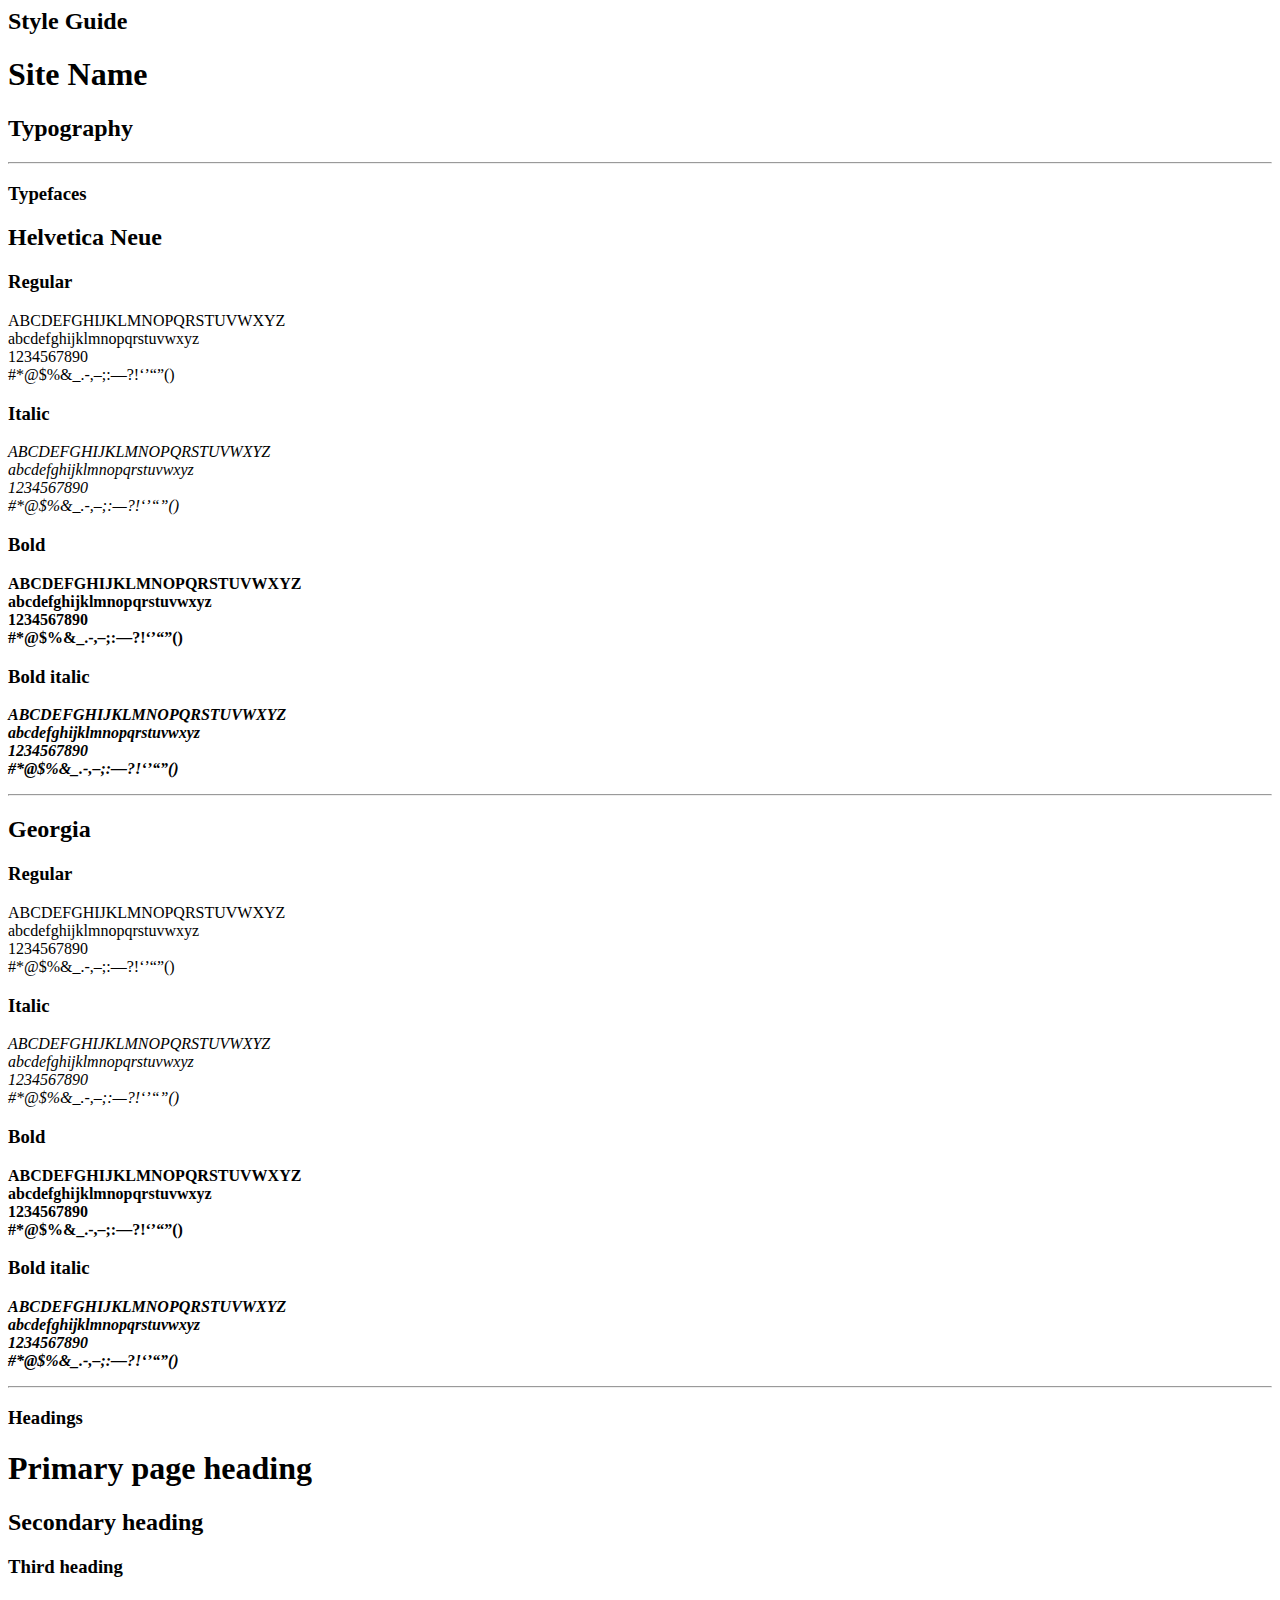
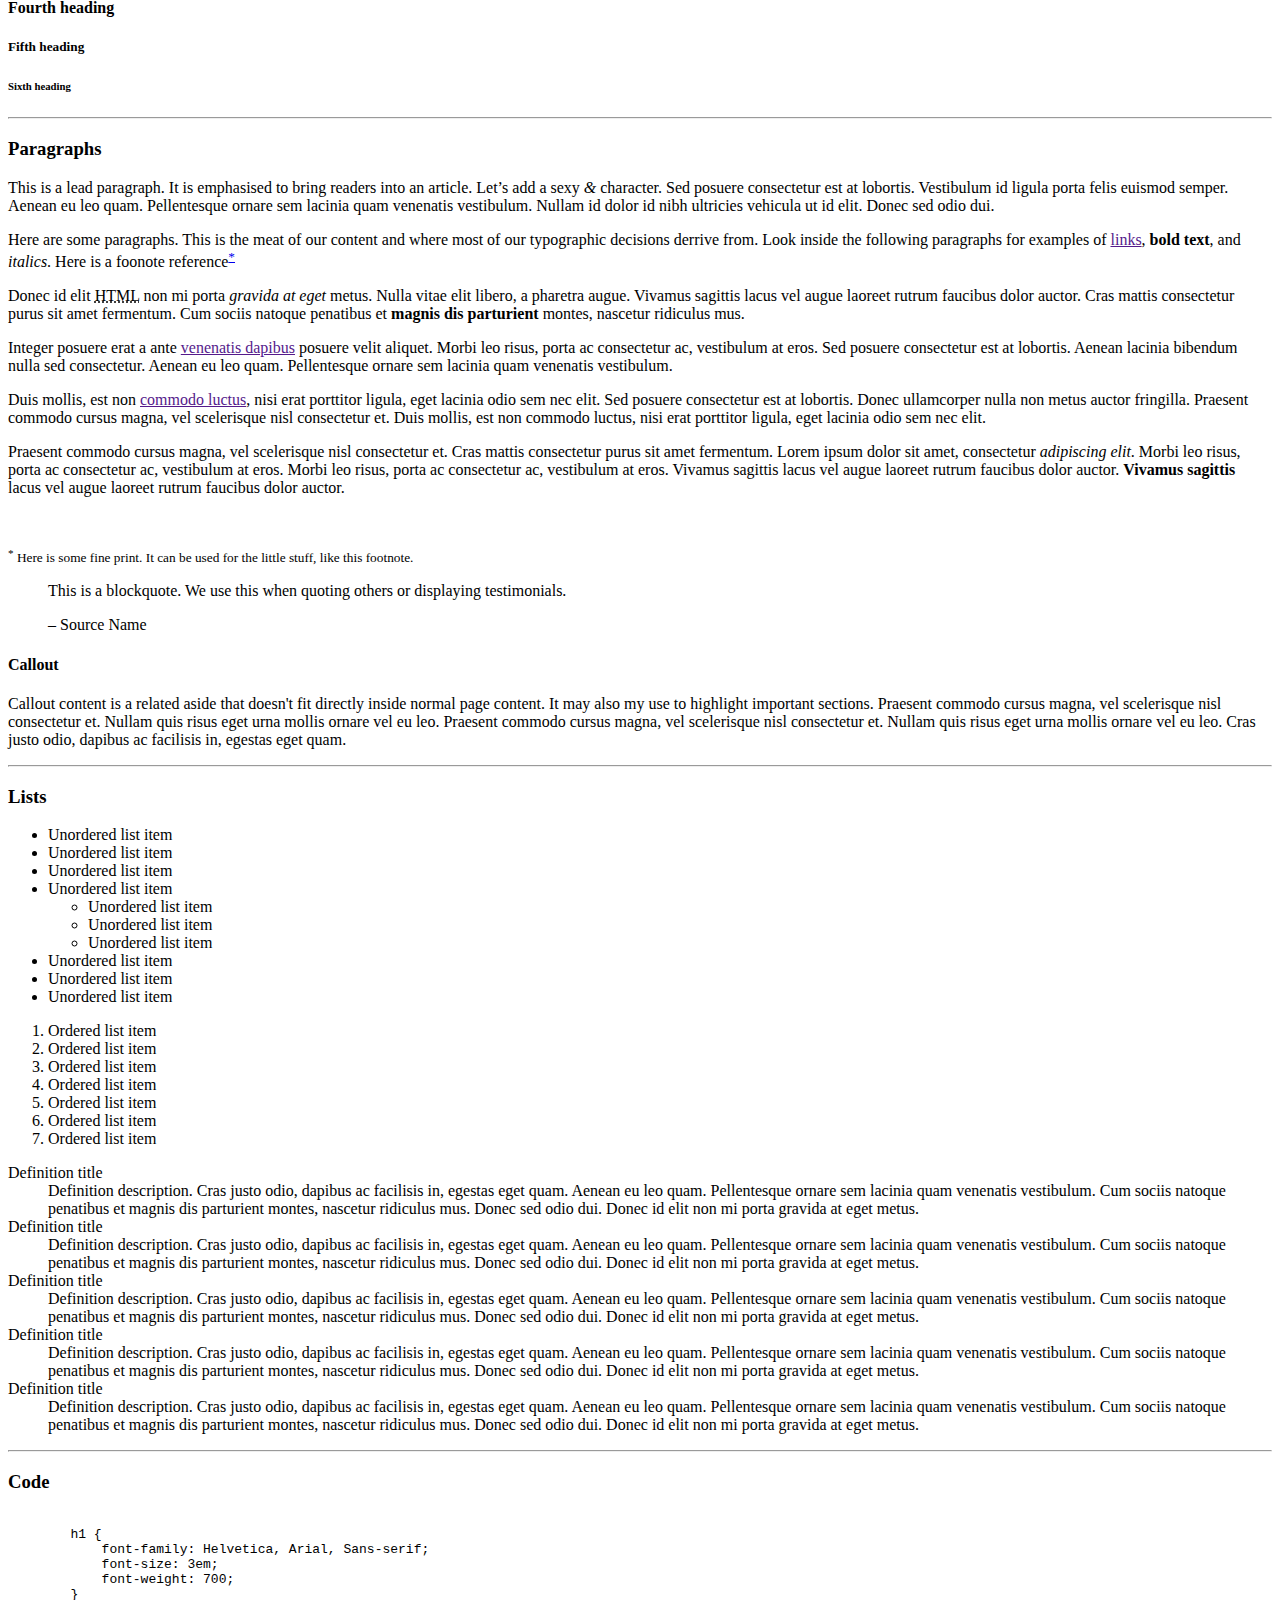
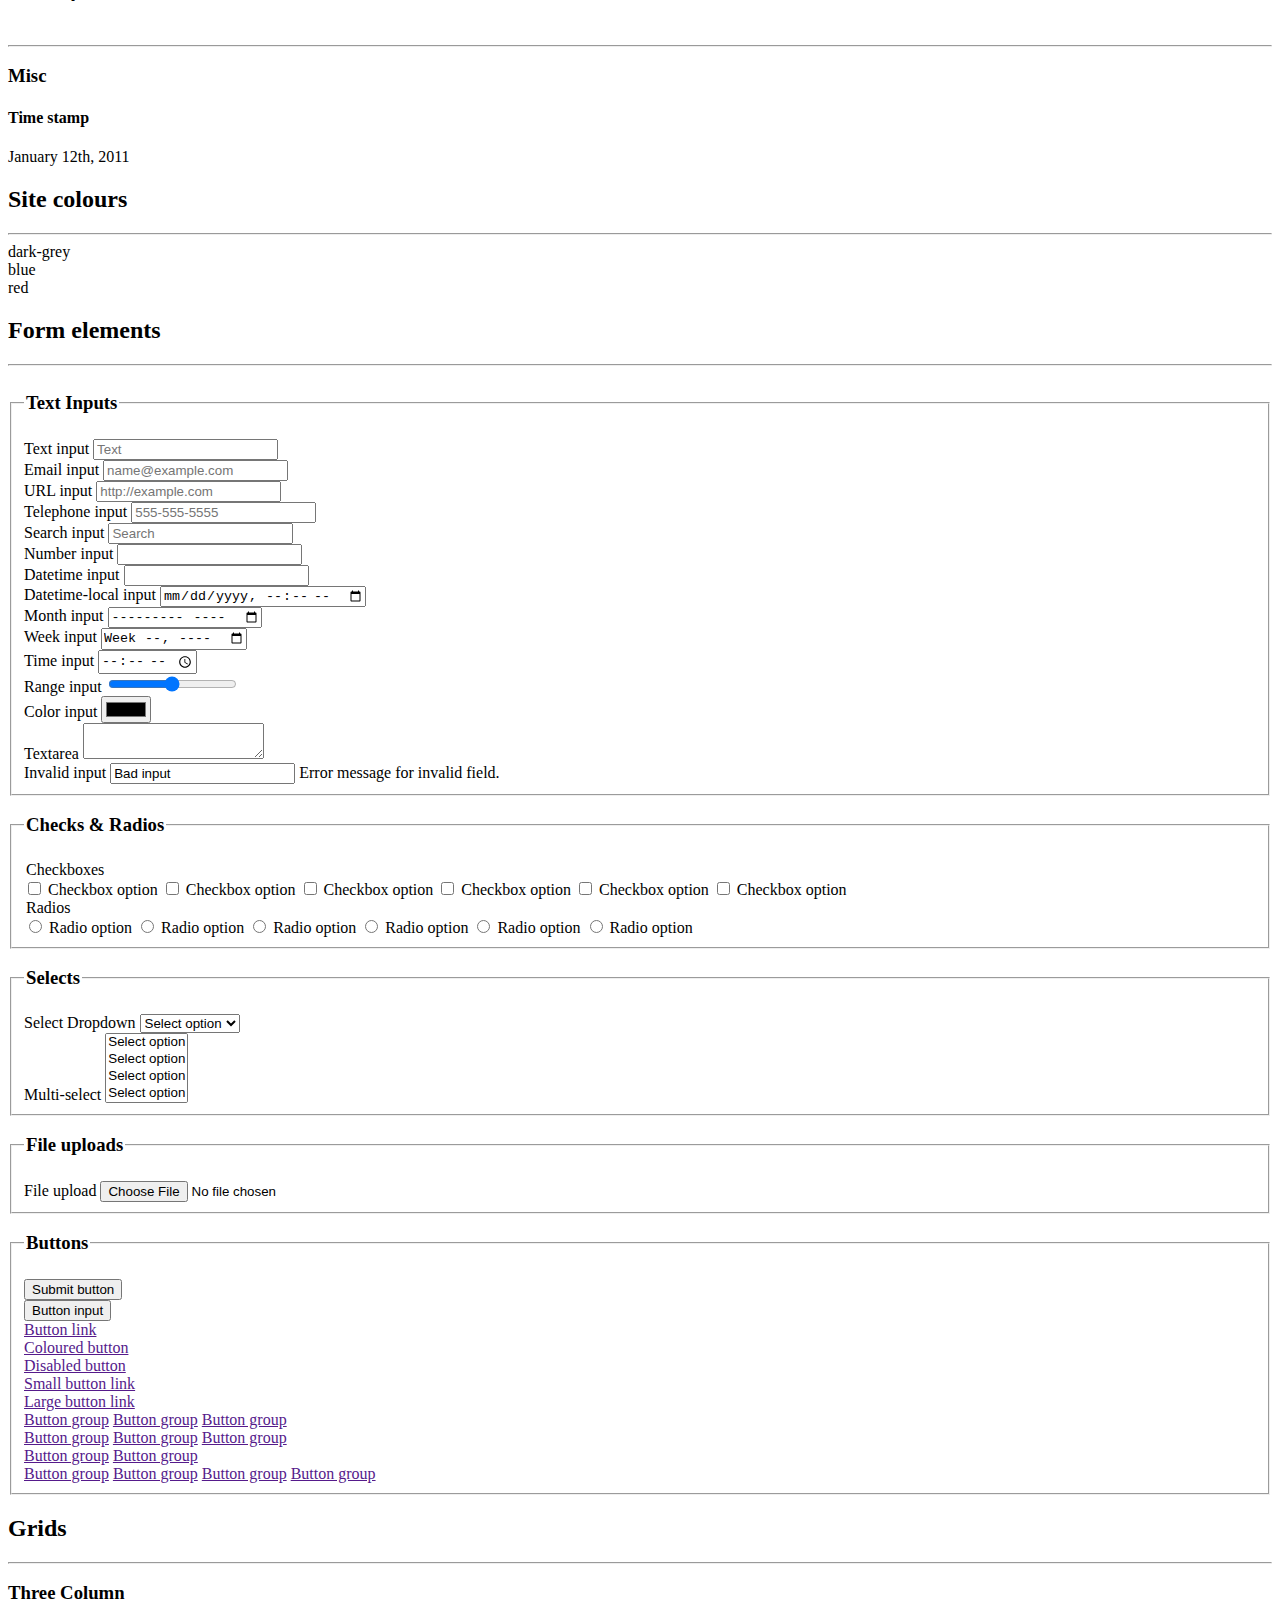
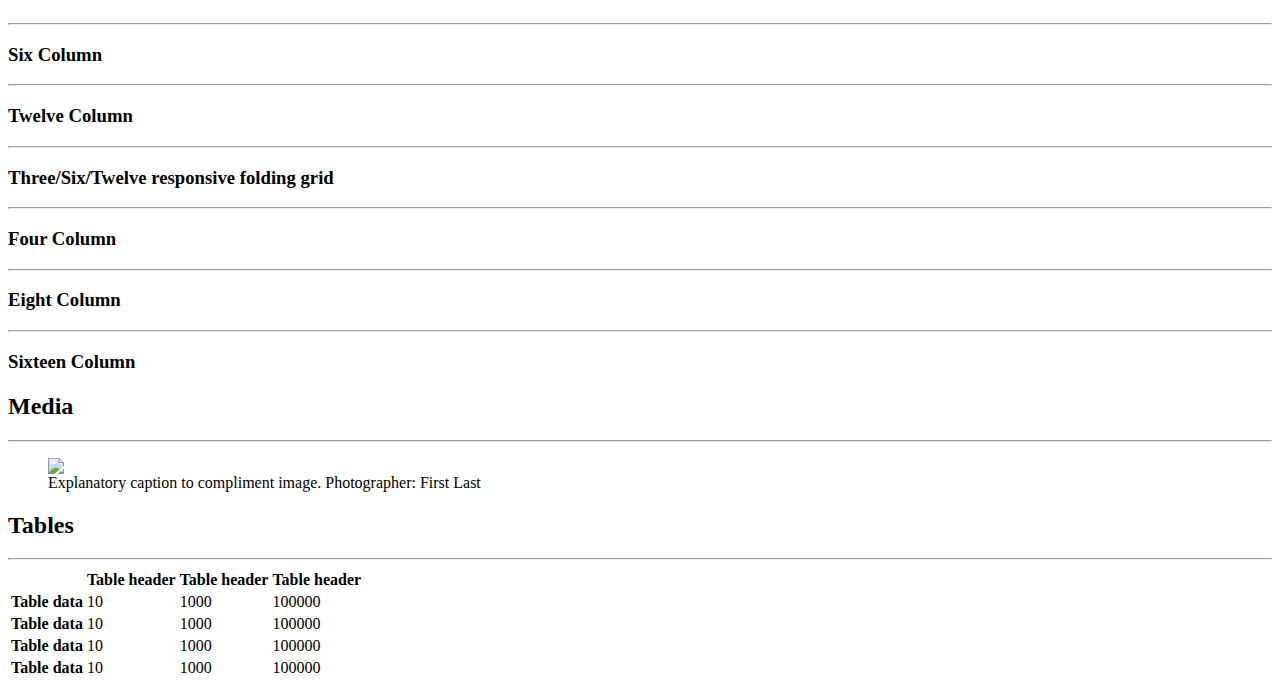
==== httpdocs/guide.html @ 6fbbe82f "Rename guide for easier integration into site." ====
<html>
<head>
    <meta charset="utf-8">
    <meta http-equiv="X-UA-Compatible" content="IE=edge,chrome=1">
    <title>Style Guide</title>
    <meta name="description" content="">
    <meta name="viewport" content="width=device-width">
    <link rel="stylesheet" href="/css/style.css">
    <link rel="stylesheet" href="/css/pages/style-guide.css">
</head>
<body class="home-pg">
    <header id="header" class="header">
        <hgroup class="container">
            <h2>Style Guide</h2>
            <h1>Site Name</h1>
        </hgroup>
    </header><!-- /header -->

    <div class="main" id="main">

        <section class="typography">
            <div class="container">
                    
                <h2>Typography</h2>
                <hr />
                <h3>Typefaces</h3>

                <div class="type-sample primary">
                                
                    <h2>Helvetica Neue</h2>
                    <h3>Regular</h3>
                    <p>ABCDEFGHIJKLMNOPQRSTUVWXYZ<br />
                    abcdefghijklmnopqrstuvwxyz<br />
                    1234567890<br />
                    #*@$%&_.-,&ndash;;:&mdash;?!&lsquo;&rsquo;&ldquo;&rdquo;()</p>

                    <h3>Italic</h3>
                    <p><em>ABCDEFGHIJKLMNOPQRSTUVWXYZ<br />
                    abcdefghijklmnopqrstuvwxyz<br />
                    1234567890<br />
                    #*@$%&_.-,&ndash;;:&mdash;?!&lsquo;&rsquo;&ldquo;&rdquo;()</em></p>

                    <h3>Bold</h3>
                    <p><strong>ABCDEFGHIJKLMNOPQRSTUVWXYZ<br />
                    abcdefghijklmnopqrstuvwxyz<br />
                    1234567890<br />
                    #*@$%&_.-,&ndash;;:&mdash;?!&lsquo;&rsquo;&ldquo;&rdquo;()</strong></p>

                    <h3>Bold italic</h3>
                    <p><strong><em>ABCDEFGHIJKLMNOPQRSTUVWXYZ<br />
                    abcdefghijklmnopqrstuvwxyz<br />
                    1234567890<br />
                    #*@$%&_.-,&ndash;;:&mdash;?!&lsquo;&rsquo;&ldquo;&rdquo;()</em></strong></p>

                </div>
                <hr />
                <div class="type-sample secondary">
                                
                    <h2>Georgia</h2>

                    <h3>Regular</h3>
                    <p>ABCDEFGHIJKLMNOPQRSTUVWXYZ<br />
                    abcdefghijklmnopqrstuvwxyz<br />
                    1234567890<br />
                    #*@$%&_.-,&ndash;;:&mdash;?!&lsquo;&rsquo;&ldquo;&rdquo;()</p>

                    <h3>Italic</h3>
                    <p><em>ABCDEFGHIJKLMNOPQRSTUVWXYZ<br />
                    abcdefghijklmnopqrstuvwxyz<br />
                    1234567890<br />
                    #*@$%&_.-,&ndash;;:&mdash;?!&lsquo;&rsquo;&ldquo;&rdquo;()</em></p>

                    <h3>Bold</h3>
                    <p><strong>ABCDEFGHIJKLMNOPQRSTUVWXYZ<br />
                    abcdefghijklmnopqrstuvwxyz<br />
                    1234567890<br />
                    #*@$%&_.-,&ndash;;:&mdash;?!&lsquo;&rsquo;&ldquo;&rdquo;()</strong></p>

                    <h3>Bold italic</h3>
                    <p><strong><em>ABCDEFGHIJKLMNOPQRSTUVWXYZ<br />
                    abcdefghijklmnopqrstuvwxyz<br />
                    1234567890<br />
                    #*@$%&_.-,&ndash;;:&mdash;?!&lsquo;&rsquo;&ldquo;&rdquo;()</em></strong></p>

                </div>
                <hr />
                <h3>Headings</h3>

                <h1>Primary page heading</h1>
                <h2>Secondary heading</h2>
                <h3>Third heading</h3>
                <h4>Fourth heading</h4>
                <h5>Fifth heading</h5>
                <h6>Sixth heading</h6>

                <hr />

                <h3>Paragraphs</h3>

                <div class="content">
                    <p class="lead">This is a lead paragraph. It is emphasised to bring readers into an article. Let&rsquo;s add a sexy <i class="amp">&amp;</i> character. Sed posuere consectetur est at lobortis. Vestibulum id ligula porta felis euismod semper. Aenean eu leo quam. Pellentesque ornare sem lacinia quam venenatis vestibulum. Nullam id dolor id nibh ultricies vehicula ut id elit. Donec sed odio dui.</p>

                    <p>Here are some paragraphs. This is the meat of our content and where most of our typographic decisions derrive from. Look inside the following paragraphs for examples of <a href="">links</a>, <strong>bold text</strong>, and <em>italics</em>. Here is a foonote reference<sup><a href="#fn1">*</a></sup></p>

                    <p>Donec id elit <abbr title="Hypertext Markup Language" class="acr">HTML</abbr> non mi porta <em>gravida at eget</em> metus. Nulla vitae elit libero, a pharetra augue. Vivamus sagittis lacus vel augue laoreet rutrum faucibus dolor auctor. Cras mattis consectetur purus sit amet fermentum. Cum sociis natoque penatibus et <strong>magnis dis parturient</strong> montes, nascetur ridiculus mus.</p>

                    <p>Integer posuere erat a ante <a href="">venenatis dapibus</a> posuere velit aliquet. Morbi leo risus, porta ac consectetur ac, vestibulum at eros. Sed posuere consectetur est at lobortis. Aenean lacinia bibendum nulla sed consectetur. Aenean eu leo quam. Pellentesque ornare sem lacinia quam venenatis vestibulum.</p>

                    <p>Duis mollis, est non <a href="">commodo luctus</a>, nisi erat porttitor ligula, eget lacinia odio sem nec elit. Sed posuere consectetur est at lobortis. Donec ullamcorper nulla non metus auctor fringilla. Praesent commodo cursus magna, vel scelerisque nisl consectetur et. Duis mollis, est non commodo luctus, nisi erat porttitor ligula, eget lacinia odio sem nec elit.</p>

                    <p>Praesent commodo cursus magna, vel scelerisque nisl consectetur et. Cras mattis consectetur purus sit amet fermentum. Lorem ipsum dolor sit amet, consectetur <em>adipiscing elit</em>. Morbi leo risus, porta ac consectetur ac, vestibulum at eros. Morbi leo risus, porta ac consectetur ac, vestibulum at eros. Vivamus sagittis lacus vel augue laoreet rutrum faucibus dolor auctor. <strong>Vivamus sagittis</strong> lacus vel augue laoreet rutrum faucibus dolor auctor.</p>
                    <br />
                    <p id="fn1"><small><sup>*</sup> Here is some fine print. It can be used for the little stuff, like this footnote.</small></p>

                </div>



                <blockquote>
                    <p>This is a blockquote. We use this when quoting others or displaying testimonials.</p>
                    <p class="source">&ndash; Source Name</p>
                </blockquote>

                <aside class="callout">
                    <h4>Callout</h4>
                    <p>Callout content is a related aside that doesn't fit directly inside normal page content. It may also my use to highlight important sections. Praesent commodo cursus magna, vel scelerisque nisl consectetur et. Nullam quis risus eget urna mollis ornare vel eu leo. Praesent commodo cursus magna, vel scelerisque nisl consectetur et. Nullam quis risus eget urna mollis ornare vel eu leo. Cras justo odio, dapibus ac facilisis in, egestas eget quam.</p>
                </aside>

                <hr />

                <h3>Lists</h3>

                <ul>
                    <li>Unordered list item</li>
                    <li>Unordered list item</li>
                    <li>Unordered list item</li>
                    <li>Unordered list item
                        <ul>
                            <li>Unordered list item</li>
                            <li>Unordered list item</li>
                            <li>Unordered list item</li>
                        </ul>
                    </li>
                    <li>Unordered list item</li>
                    <li>Unordered list item</li>
                    <li>Unordered list item</li>
                </ul>

                <ol>
                    <li>Ordered list item</li>
                    <li>Ordered list item</li>
                    <li>Ordered list item</li>
                    <li>Ordered list item</li>
                    <li>Ordered list item</li>
                    <li>Ordered list item</li>
                    <li>Ordered list item</li>
                </ol>

                <dl>
                    <dt>Definition title</dt>
                    <dd>Definition description. Cras justo odio, dapibus ac facilisis in, egestas eget quam. Aenean eu leo quam. Pellentesque ornare sem lacinia quam venenatis vestibulum. Cum sociis natoque penatibus et magnis dis parturient montes, nascetur ridiculus mus. Donec sed odio dui. Donec id elit non mi porta gravida at eget metus.</dd>              
                    <dt>Definition title</dt>
                    <dd>Definition description. Cras justo odio, dapibus ac facilisis in, egestas eget quam. Aenean eu leo quam. Pellentesque ornare sem lacinia quam venenatis vestibulum. Cum sociis natoque penatibus et magnis dis parturient montes, nascetur ridiculus mus. Donec sed odio dui. Donec id elit non mi porta gravida at eget metus.</dd>              
                    <dt>Definition title</dt>
                    <dd>Definition description. Cras justo odio, dapibus ac facilisis in, egestas eget quam. Aenean eu leo quam. Pellentesque ornare sem lacinia quam venenatis vestibulum. Cum sociis natoque penatibus et magnis dis parturient montes, nascetur ridiculus mus. Donec sed odio dui. Donec id elit non mi porta gravida at eget metus.</dd>             
                    <dt>Definition title</dt>
                    <dd>Definition description. Cras justo odio, dapibus ac facilisis in, egestas eget quam. Aenean eu leo quam. Pellentesque ornare sem lacinia quam venenatis vestibulum. Cum sociis natoque penatibus et magnis dis parturient montes, nascetur ridiculus mus. Donec sed odio dui. Donec id elit non mi porta gravida at eget metus.</dd>              
                    <dt>Definition title</dt>
                    <dd>Definition description. Cras justo odio, dapibus ac facilisis in, egestas eget quam. Aenean eu leo quam. Pellentesque ornare sem lacinia quam venenatis vestibulum. Cum sociis natoque penatibus et magnis dis parturient montes, nascetur ridiculus mus. Donec sed odio dui. Donec id elit non mi porta gravida at eget metus.</dd>
                </dl>

                <hr />

                <h3>Code</h3>
<pre rel="HTML">
    <code>
        h1 {
            font-family: Helvetica, Arial, Sans-serif;
            font-size: 3em;
            font-weight: 700;
        }

    </code>                    
</pre>


                <hr />

                <h3>Misc</h3>

                <h4>Time stamp</h4>
                <time datetime="2011-01-12">January 12th, 2011</time>

            </div>
        </section>

        <section class="colors">
            <div class="container">        
                <h2>Site colours</h2>
                <hr />
                <div class="swatch color1">
                    dark-grey
                </div>
                <div class="swatch color2">
                    blue
                </div>
                <div class="swatch color3">
                    red
                </div>
            </div>
        </section>

        <section class="forms">
            <div class="container">
                
                <h2>Form elements</h2>
                <hr />
                <form action="" method="post">
                    <fieldset>
                        <legend><h3>Text Inputs</h3></legend>
                    
                        <div class="field">
                            <label for="text">Text input</label>
                            <input type="text" name="text" value="" placeholder="Text" />
                        </div>            
                        <div class="field">
                            <label for="email">Email input</label>
                            <input type="email" name="email" value="" placeholder="name@example.com" />
                        </div>            
                        <div class="field">
                            <label for="url">URL input</label>
                            <input type="url" name="url" value="" placeholder="http://example.com" />
                        </div>  
                        <div class="field">
                            <label for="tel">Telephone input</label>
                            <input type="tel" name="tel" value="" placeholder="555-555-5555" />
                        </div>          
                        <div class="field">
                            <label for="search">Search input</label>
                            <input type="search" name="search" value="" placeholder="Search" />
                        </div>      
                        <div class="field">
                            <label for="number">Number input</label>
                            <input type="number" name="number" value="" placeholder="" />
                        </div>      
                        <div class="field">
                            <label for="datetime">Datetime input</label>
                            <input type="datetime" name="datetime" value="" placeholder="" />
                        </div>
                        <div class="field">
                            <label for="datetime-local">Datetime-local input</label>
                            <input type="datetime-local" name="datetime-local" value="" placeholder="" />
                        </div>
                        <div class="field">
                            <label for="month">Month input</label>
                            <input type="month" name="month" value="" placeholder="" />
                        </div>
                        <div class="field">
                            <label for="week">Week input</label>
                            <input type="week" name="week" value="" placeholder="" />
                        </div>
                        <div class="field">
                            <label for="time">Time input</label>
                            <input type="time" name="time" value="" placeholder="" />
                        </div>
                        <div class="field">
                            <label for="range">Range input</label>
                            <input type="range" name="range" value="" placeholder="" />
                        </div>
                        <div class="field">
                            <label for="color">Color input</label>
                            <input type="color" name="color" value="" placeholder="" />
                        </div>

                        <div class="field">
                            <label for="textarea">Textarea</label>
                            <textarea name="textarea"></textarea>
                        </div>

                        <div class="field">
                            <label for="error">Invalid input</label>
                            <input type="text" name="error" value="Bad input" class="error" placeholder="" />
                            <label class="error">Error message for invalid field.</label>
                        </div>

                    </fieldset>
                    <fieldset>
                        <legend><h3>Checks &amp; Radios</h3></legend>
                        <div class="field">
                            <legend>Checkboxes</legend>
                            <label><input type="checkbox" name="checkbox" value="checkbox" /> Checkbox option</label>
                            <label><input type="checkbox" name="checkbox" value="checkbox" /> Checkbox option</label>
                            <label><input type="checkbox" name="checkbox" value="checkbox" /> Checkbox option</label>
                            <label><input type="checkbox" name="checkbox" value="checkbox" /> Checkbox option</label>
                            <label><input type="checkbox" name="checkbox" value="checkbox" /> Checkbox option</label>
                            <label><input type="checkbox" name="checkbox" value="checkbox" /> Checkbox option</label>
                        </div>
                        <div class="field">
                            <legend>Radios</legend>
                            <label><input type="radio" name="radio" value="radio" /> Radio option</label>
                            <label><input type="radio" name="radio" value="radio" /> Radio option</label>
                            <label><input type="radio" name="radio" value="radio" /> Radio option</label>
                            <label><input type="radio" name="radio" value="radio" /> Radio option</label>
                            <label><input type="radio" name="radio" value="radio" /> Radio option</label>
                            <label><input type="radio" name="radio" value="radio" /> Radio option</label>
                        </div>
                    </fieldset>
                    <fieldset>
                        <legend><h3>Selects</h3></legend>
                        <div class="field">
                            <label for="select">Select Dropdown</label>
                            <select name="select">
                                <option value="selection">Select option</option>
                                <option value="selection">Select option</option>
                                <option value="selection">Select option</option>
                                <option value="selection">Select option</option>
                                <option value="selection">Select option</option>
                            </select>
                        </div>
                        <div class="field">
                            <label for="multi-select">Multi-select</label>
                            <select name="multi-select" multiple>
                                <option value="selection">Select option</option>
                                <option value="selection">Select option</option>
                                <option value="selection">Select option</option>
                                <option value="selection">Select option</option>
                                <option value="selection">Select option</option>
                            </select>
                        </div>
                    </fieldset>
                    <fieldset>
                        <legend><h3>File uploads</h3></legend>
                        <div class="field">
                            <label for="file">File upload</label>
                            <input type="file" name="file" value="" />
                        </div>
                    </fieldset>
                    <fieldset>
                        <legend><h3>Buttons</h3></legend>
                        <div class="field">
                            <button type="submit">Submit button</button>
                        </div>
                        <div class="field">
                            <input type="submit" value="Button input" />
                        </div>
                        <div class="field">
                            <a href="" class="button">Button link</a>
                        </div>
                        <div class="field">
                            <a href="" class="button blue">Coloured button</a>
                        </div>
                        <div class="field">
                            <a href="" class="button disabled">Disabled button</a>
                        </div>
                        <div class="field">
                            <a href="" class="button small">Small button link</a>
                        </div>
                        <div class="field">
                            <a href="" class="button large">Large button link</a>
                        </div>
                        <div class="field button-group">
                            <a href="" class="button">Button group</a>
                            <a href="" class="button">Button group</a>
                            <a href="" class="button">Button group</a>
                        </div>
                        <div class="field button-groups">
                            <div class="button-group">
                                <a href="" class="button">Button group</a>
                                <a href="" class="button">Button group</a>
                                <a href="" class="button">Button group</a>                            
                            </div>
                            <div class="button-group">
                                <a href="" class="button">Button group</a>
                                <a href="" class="button">Button group</a>                            
                            </div>
                            <div class="button-group">
                                <a href="" class="button">Button group</a>
                                <a href="" class="button">Button group</a>                            
                                <a href="" class="button">Button group</a>                            
                                <a href="" class="button">Button group</a>                            
                            </div>
                        </div>
                    </fieldset>
                </form>
            </div>
        </section>

        <section class="grids">
            <div class="container">
                <h2>Grids</h2>
                <hr />
                <h3>Three Column</h3>
                <div class="three"><span></span></div>
                <div class="three"><span></span></div>
                <div class="three"><span></span></div>

                <hr />
                <h3>Six Column</h3>
                <div class="six"><span></span></div>
                <div class="six"><span></span></div>
                <div class="six"><span></span></div>
                <div class="six"><span></span></div>
                <div class="six"><span></span></div>
                <div class="six"><span></span></div>

                <hr />
                <h3>Twelve Column</h3>
                <div class="twelve"><span></span></div>
                <div class="twelve"><span></span></div>
                <div class="twelve"><span></span></div>
                <div class="twelve"><span></span></div>
                <div class="twelve"><span></span></div>
                <div class="twelve"><span></span></div>
                <div class="twelve"><span></span></div>
                <div class="twelve"><span></span></div>
                <div class="twelve"><span></span></div>
                <div class="twelve"><span></span></div>
                <div class="twelve"><span></span></div>
                <div class="twelve"><span></span></div>

                <hr />
                <h3>Three/Six/Twelve responsive folding grid</h3>
                <div class="folding twelve six three"><span></span></div>
                <div class="folding twelve"><span></span></div>
                <div class="folding twelve six"><span></span></div>
                <div class="folding twelve"><span></span></div>
                <div class="folding twelve six three"><span></span></div>
                <div class="folding twelve"><span></span></div>
                <div class="folding twelve six"><span></span></div>
                <div class="folding twelve"><span></span></div>
                <div class="folding twelve six three"><span></span></div>
                <div class="folding twelve"><span></span></div>
                <div class="folding twelve six"><span></span></div>
                <div class="folding twelve"><span></span></div>

                <hr />
                <h3>Four Column</h3>
                <div class="four"><span></span></div>
                <div class="four"><span></span></div>
                <div class="four"><span></span></div>
                <div class="four"><span></span></div>

                

                <hr />
                <h3>Eight Column</h3>
                <div class="eight"><span></span></div>
                <div class="eight"><span></span></div>
                <div class="eight"><span></span></div>
                <div class="eight"><span></span></div>
                <div class="eight"><span></span></div>
                <div class="eight"><span></span></div>
                <div class="eight"><span></span></div>
                <div class="eight"><span></span></div>



                <hr />
                <h3>Sixteen Column</h3>
                <div class="sixteen"><span></span></div>
                <div class="sixteen"><span></span></div>
                <div class="sixteen"><span></span></div>
                <div class="sixteen"><span></span></div>
                <div class="sixteen"><span></span></div>
                <div class="sixteen"><span></span></div>
                <div class="sixteen"><span></span></div>
                <div class="sixteen"><span></span></div>
                <div class="sixteen"><span></span></div>
                <div class="sixteen"><span></span></div>
                <div class="sixteen"><span></span></div>
                <div class="sixteen"><span></span></div>
                <div class="sixteen"><span></span></div>
                <div class="sixteen"><span></span></div>
                <div class="sixteen"><span></span></div>
                <div class="sixteen"><span></span></div>
            </div>
        </section>

        <section class="media">
            <div class="container">
                <h2>Media</h2>
                <hr />
                <figure>
                    <img src="http://placehold.it/1600x900&text=Image" />
                    <figcaption>Explanatory caption to compliment image. <span class="source">Photographer: First Last</span></figcaption>
                </figure>
            </div>
        </section>

        <section class="tables">
            <div class="container">
                        
                <h2>Tables</h2>
                <hr />
                <table>
                    <thead>
                        <tr>
                            <th></th>
                            <th>Table header</th>
                            <th>Table header</th>
                            <th>Table header</th>
                        </tr>
                    </thead>
                    <tbody>
                        <tr>
                            <th>Table data</th>
                            <td>10</td>
                            <td>1000</td>
                            <td>100000</td>
                        </tr>                      
                        <tr>
                            <th>Table data</th>
                            <td>10</td>
                            <td>1000</td>
                            <td>100000</td>
                        </tr>                      
                        <tr>
                            <th>Table data</th>
                            <td>10</td>
                            <td>1000</td>
                            <td>100000</td>
                        </tr>                      
                        <tr>
                            <th>Table data</th>
                            <td>10</td>
                            <td>1000</td>
                            <td>100000</td>
                        </tr>                    

                    </tbody>
                </table>
            </div>
        </section>
      
    </div>

</body>
</html>
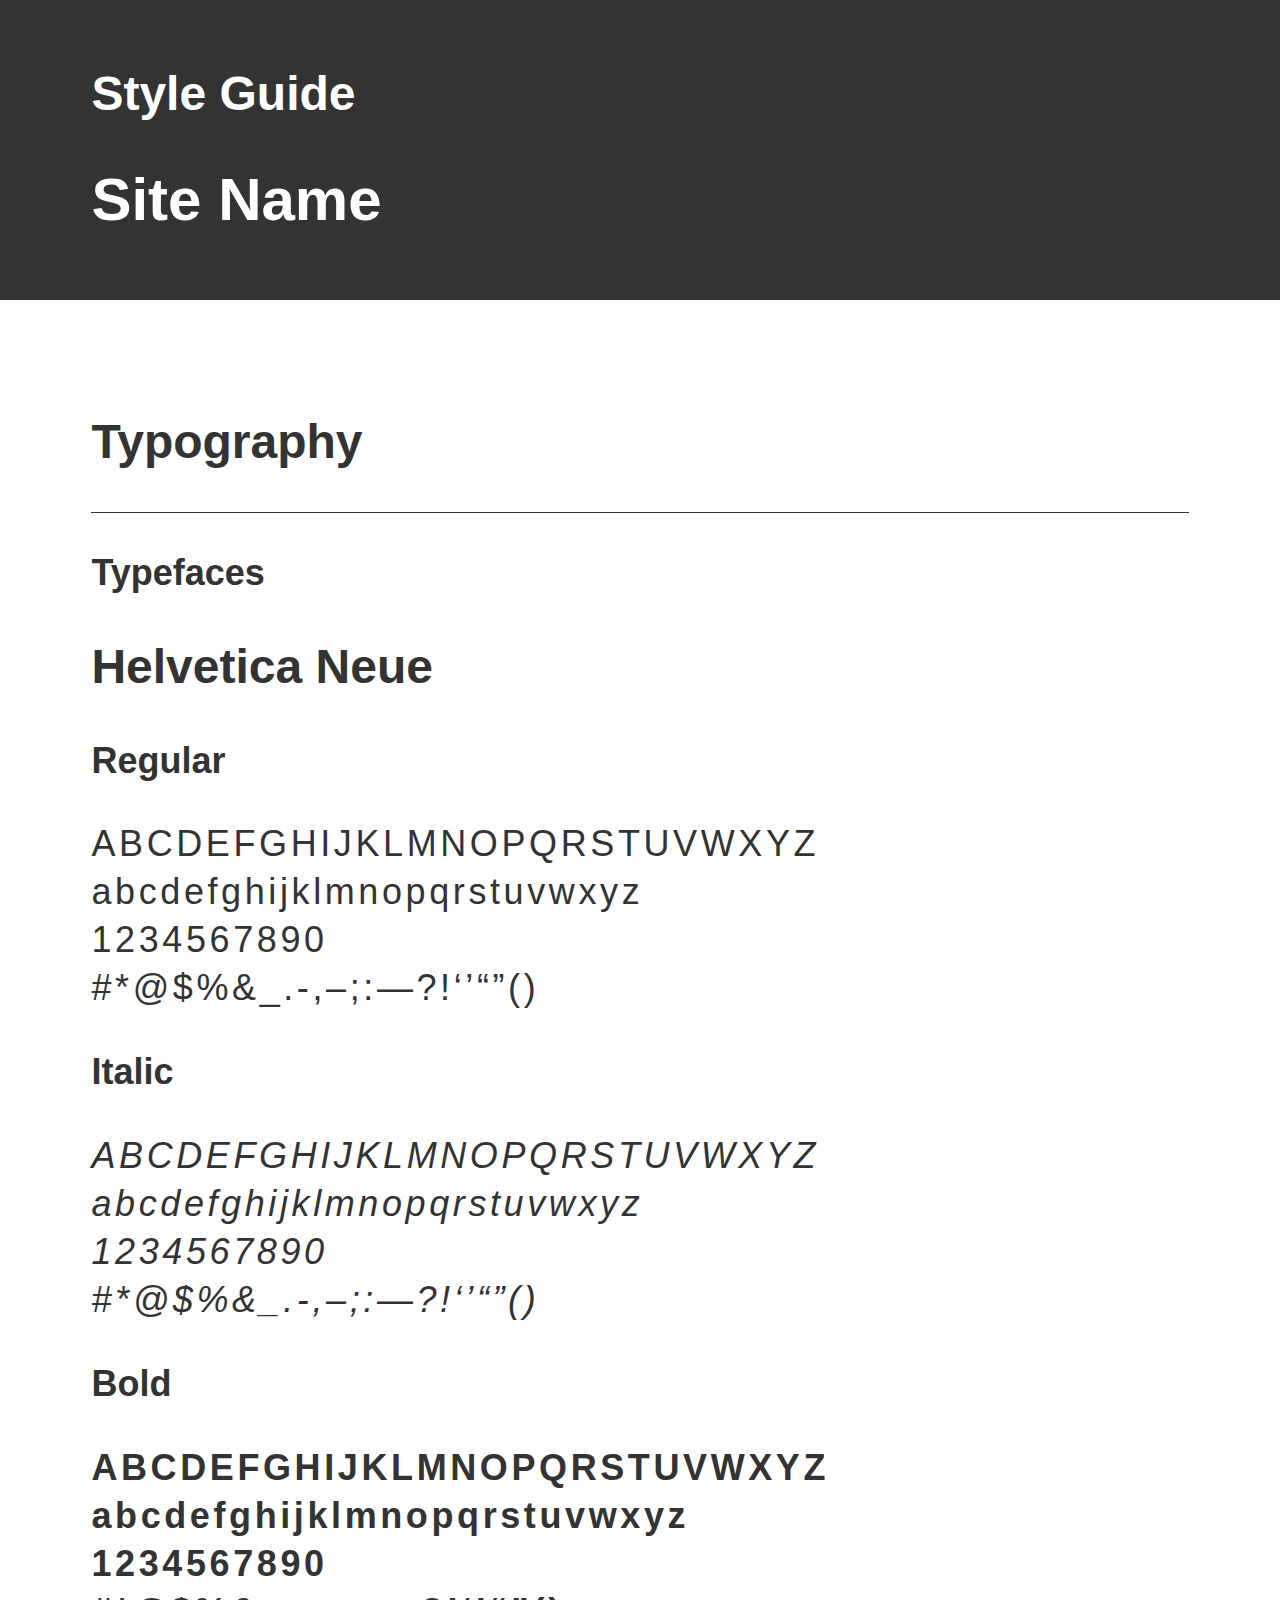
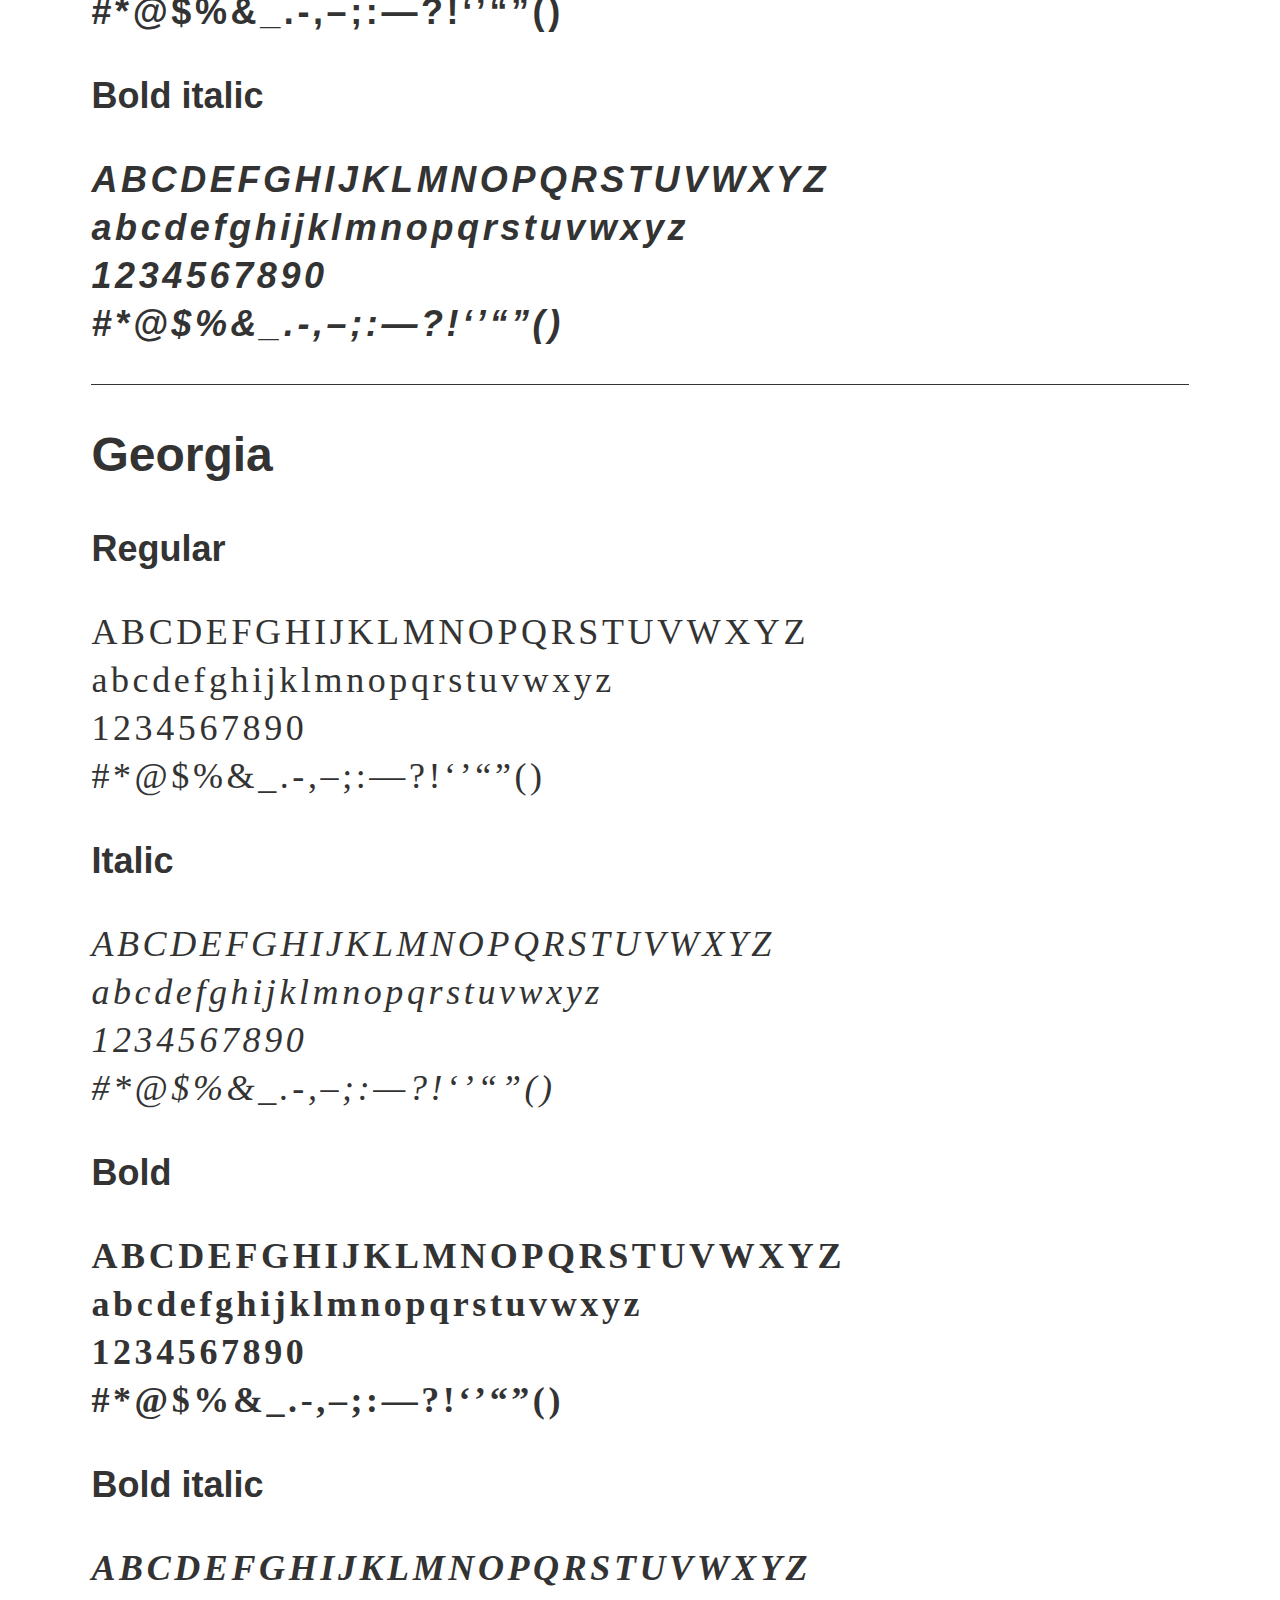
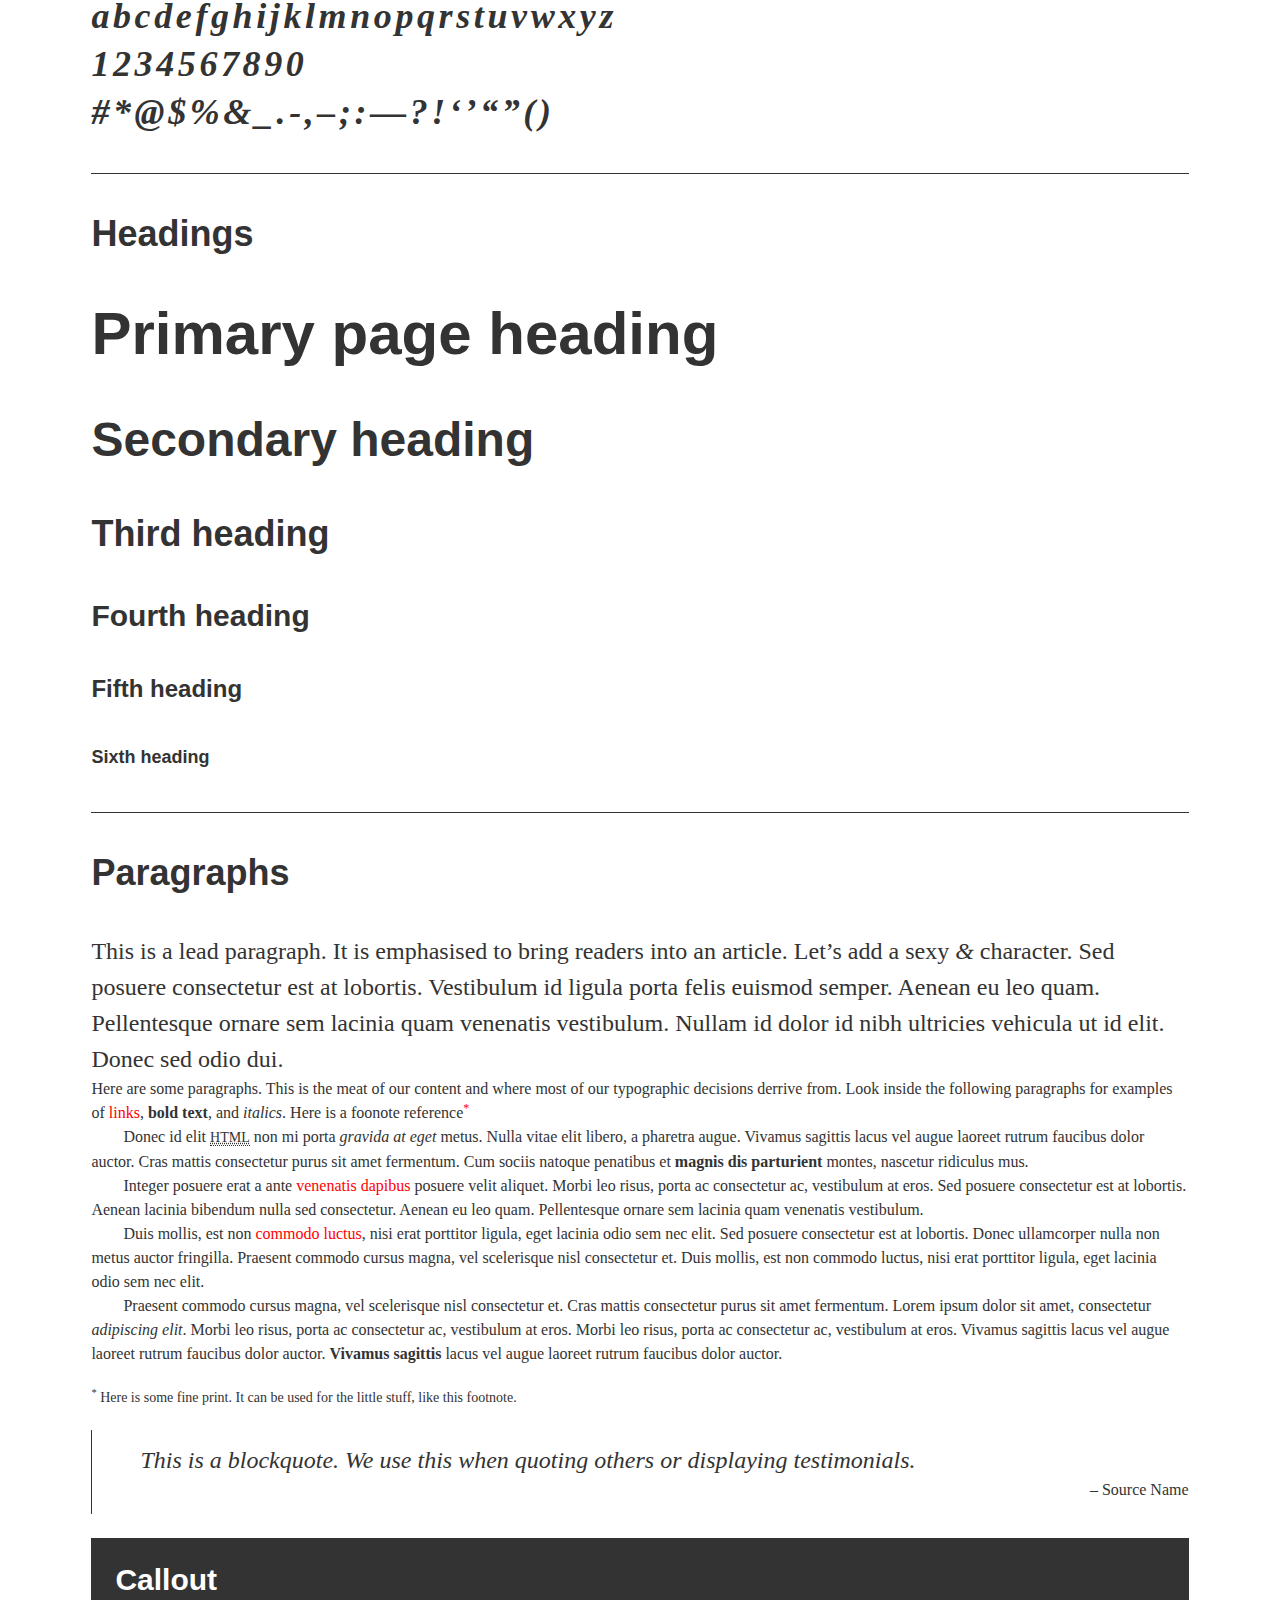
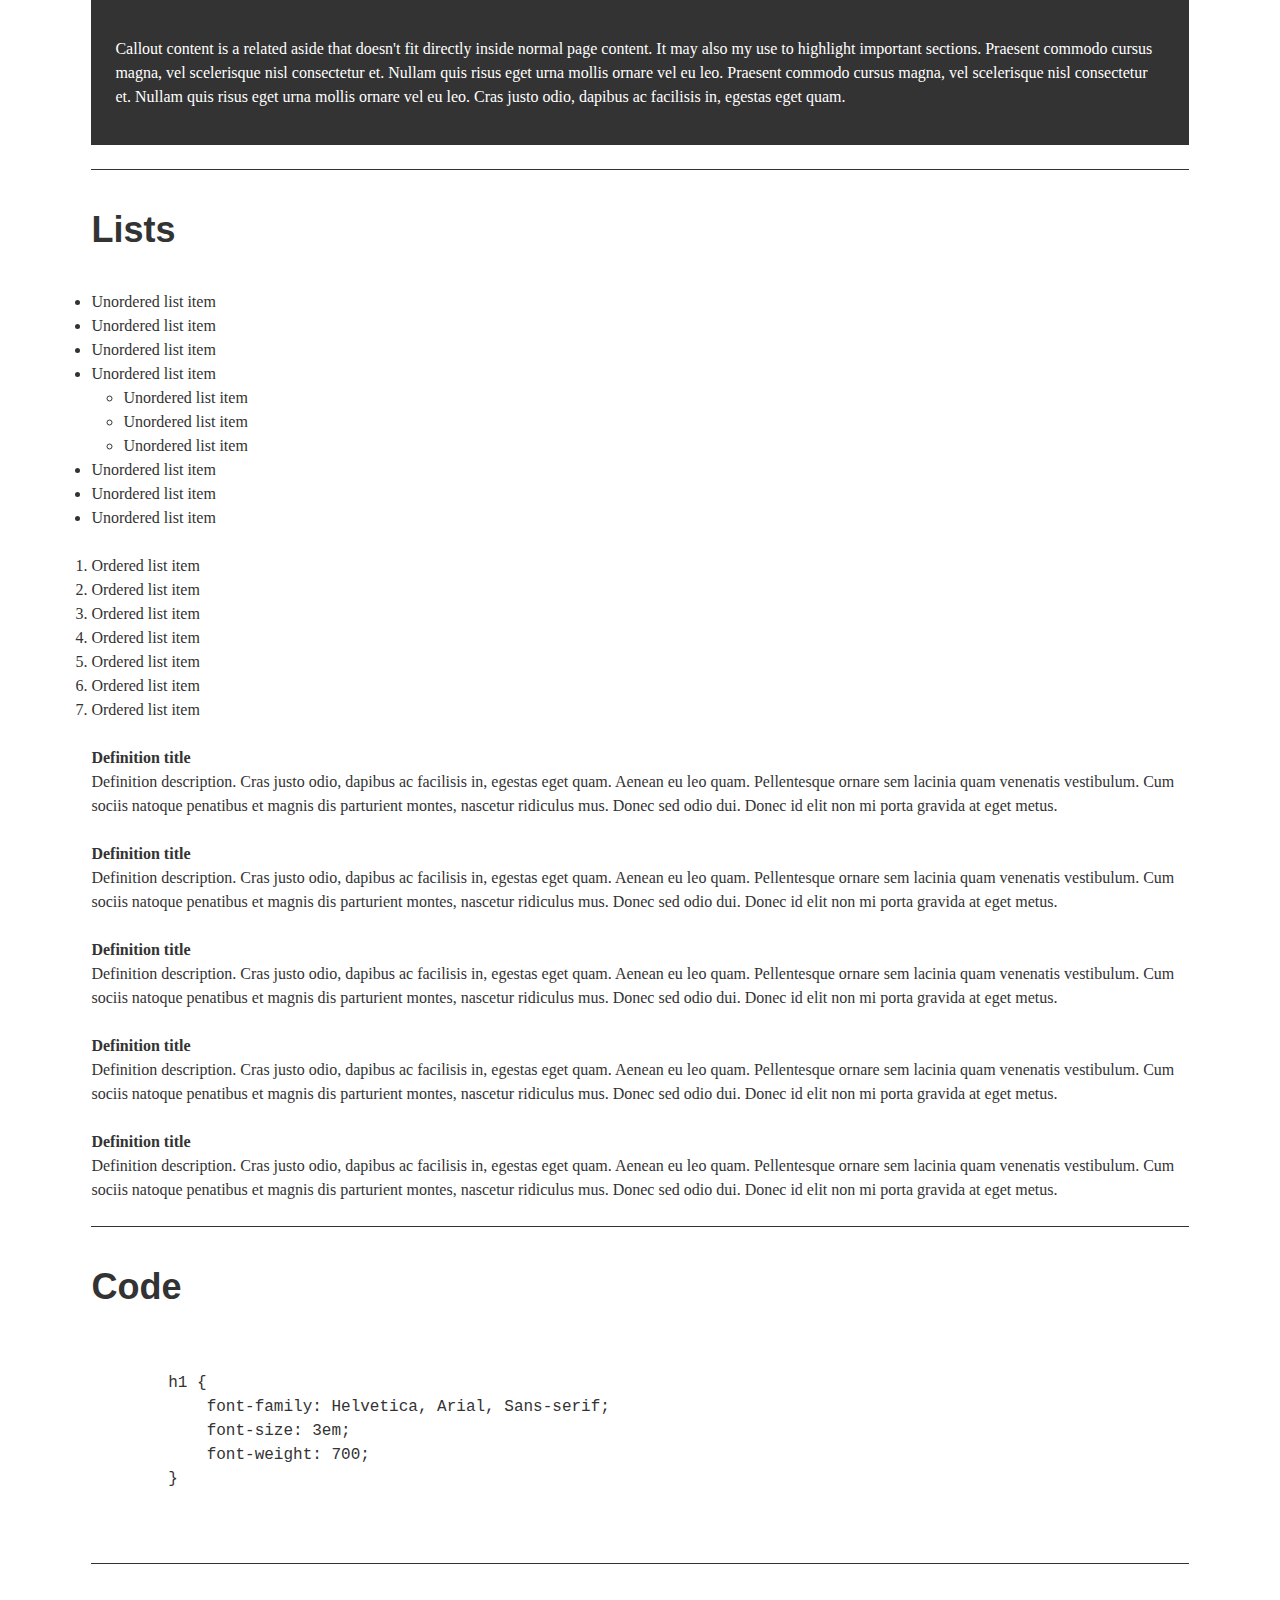
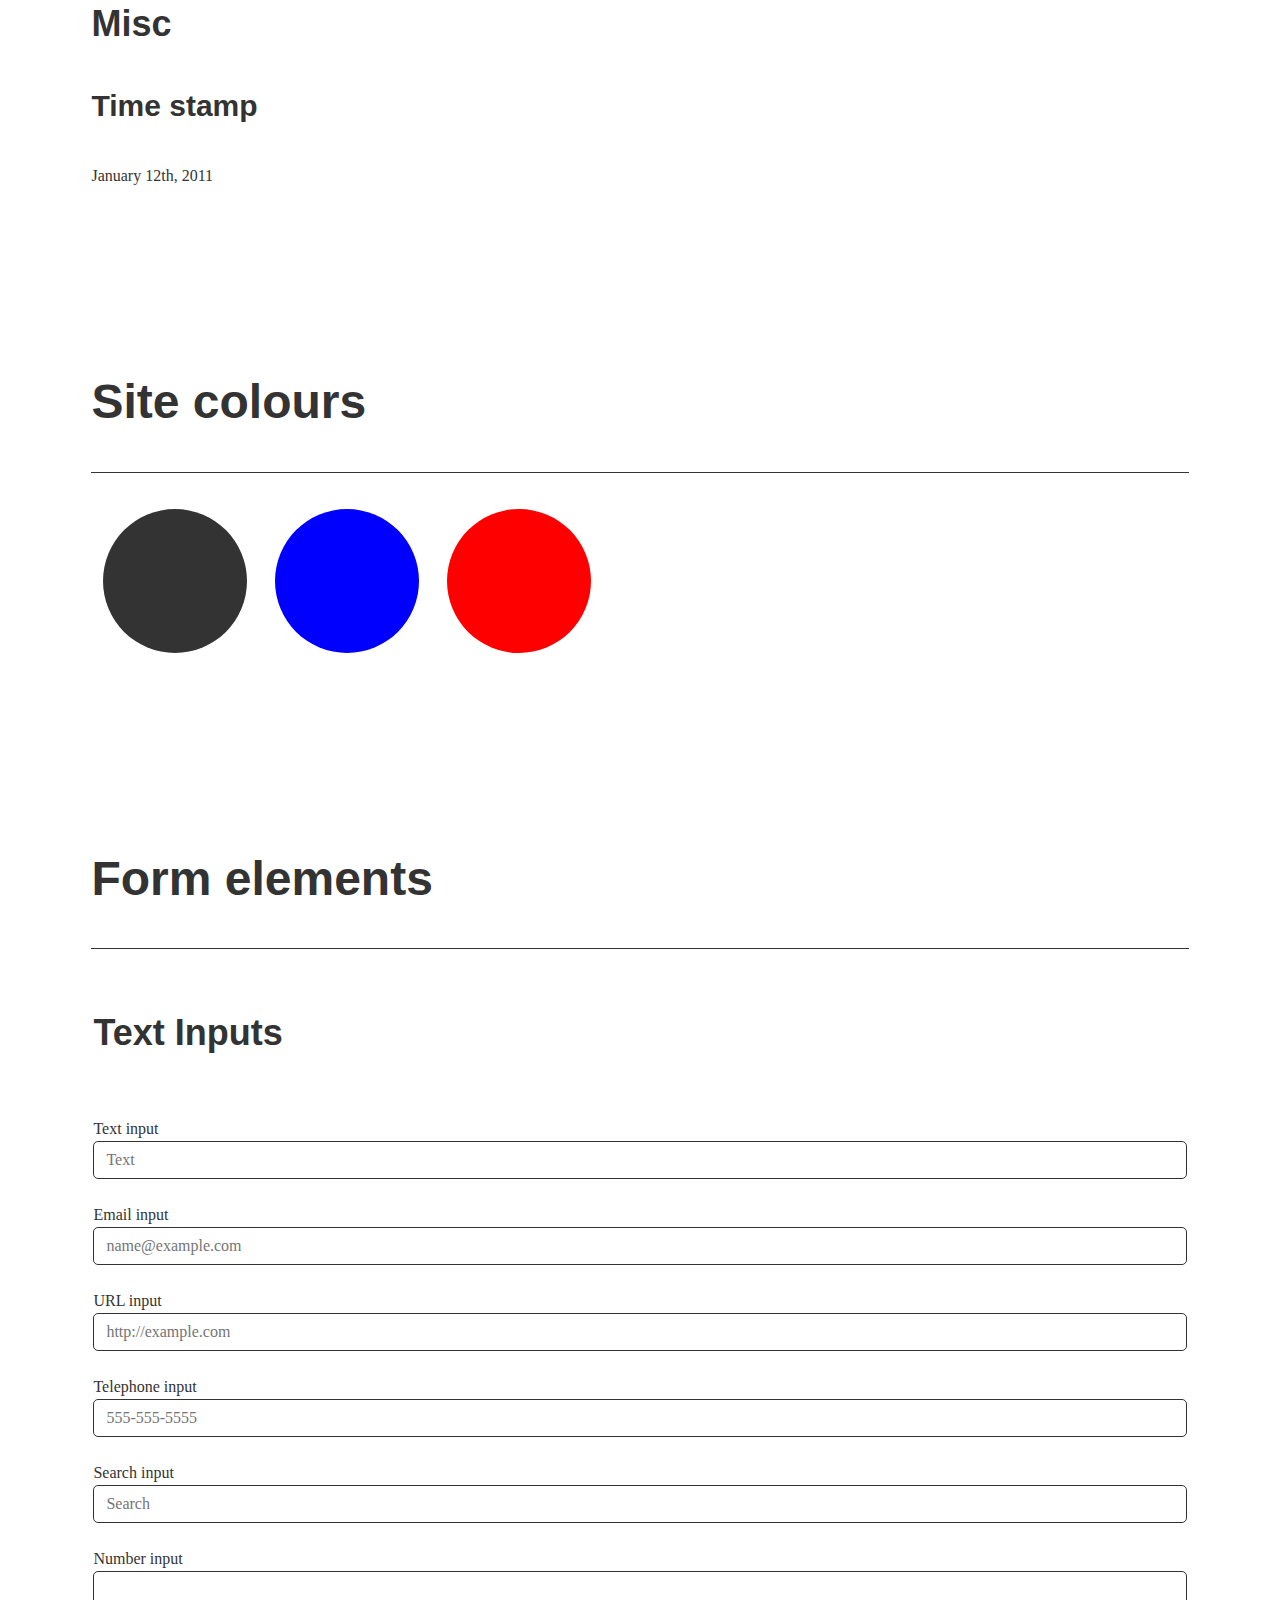
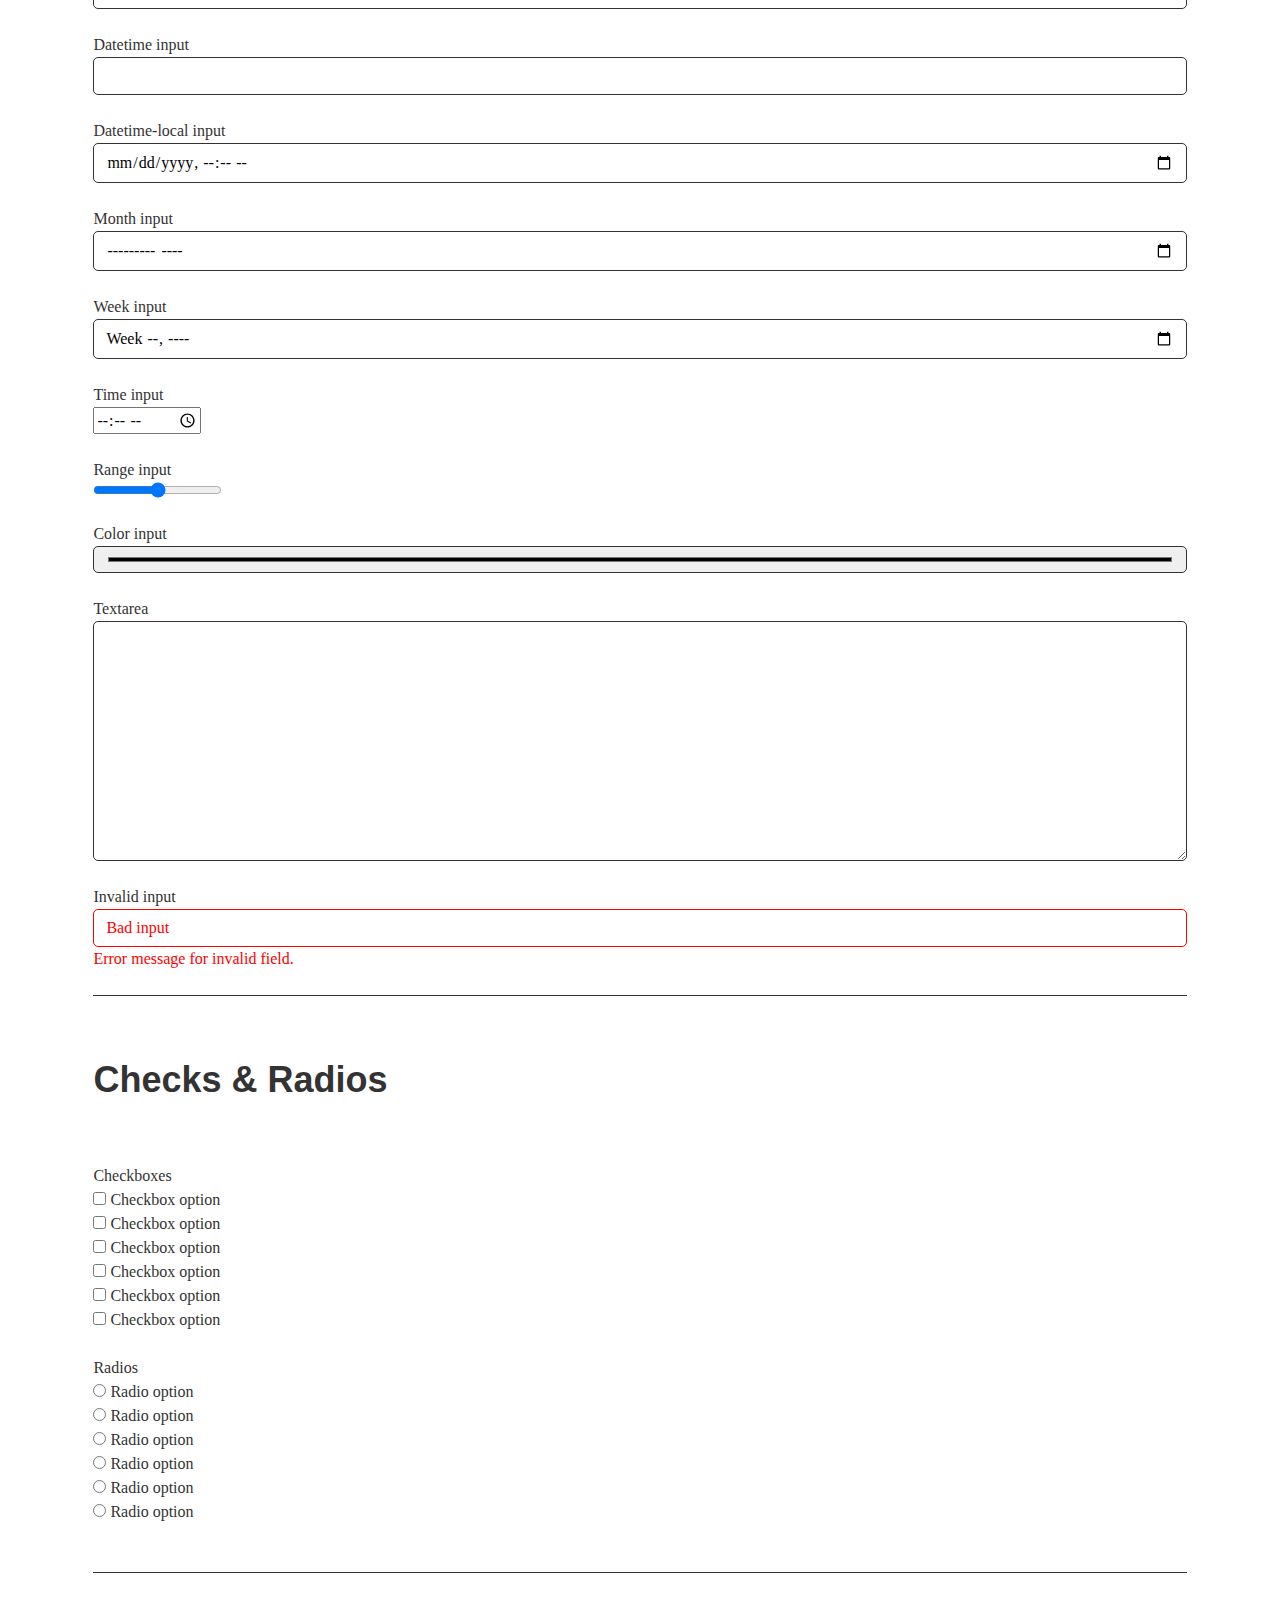
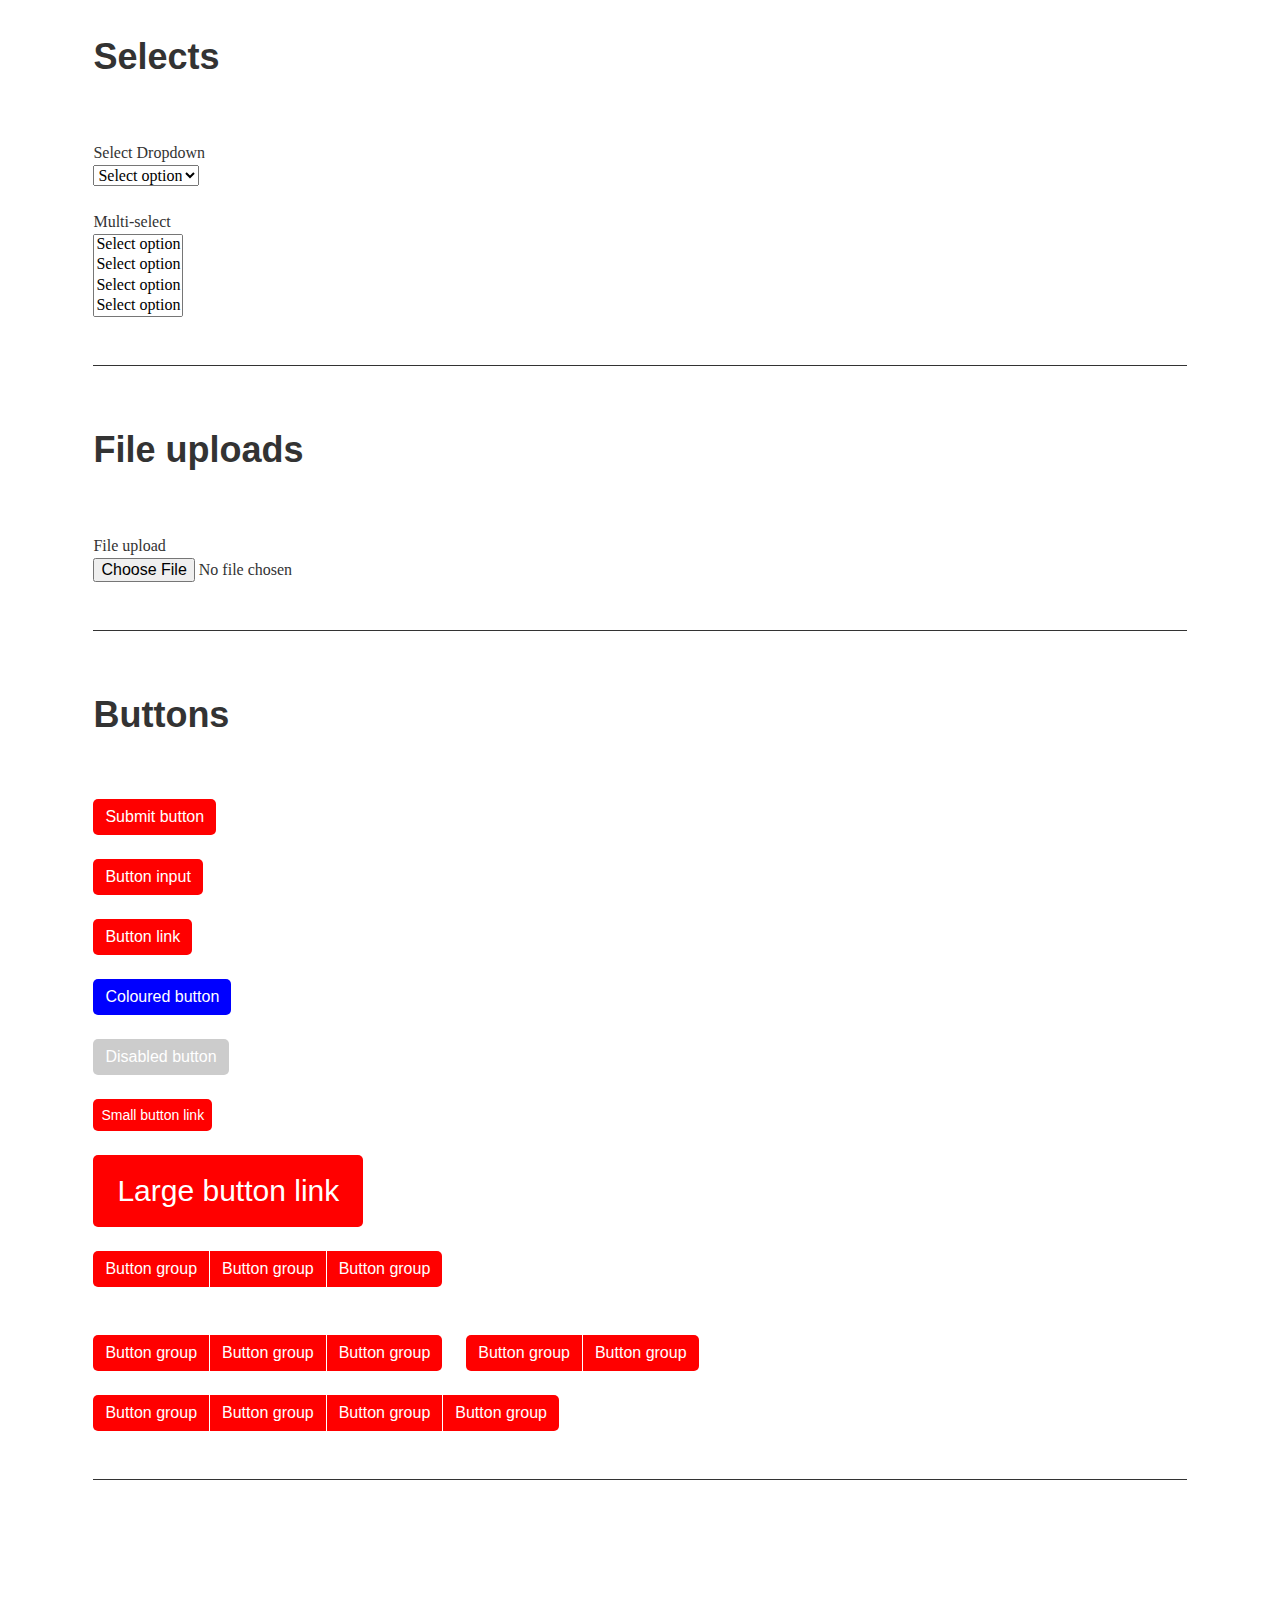
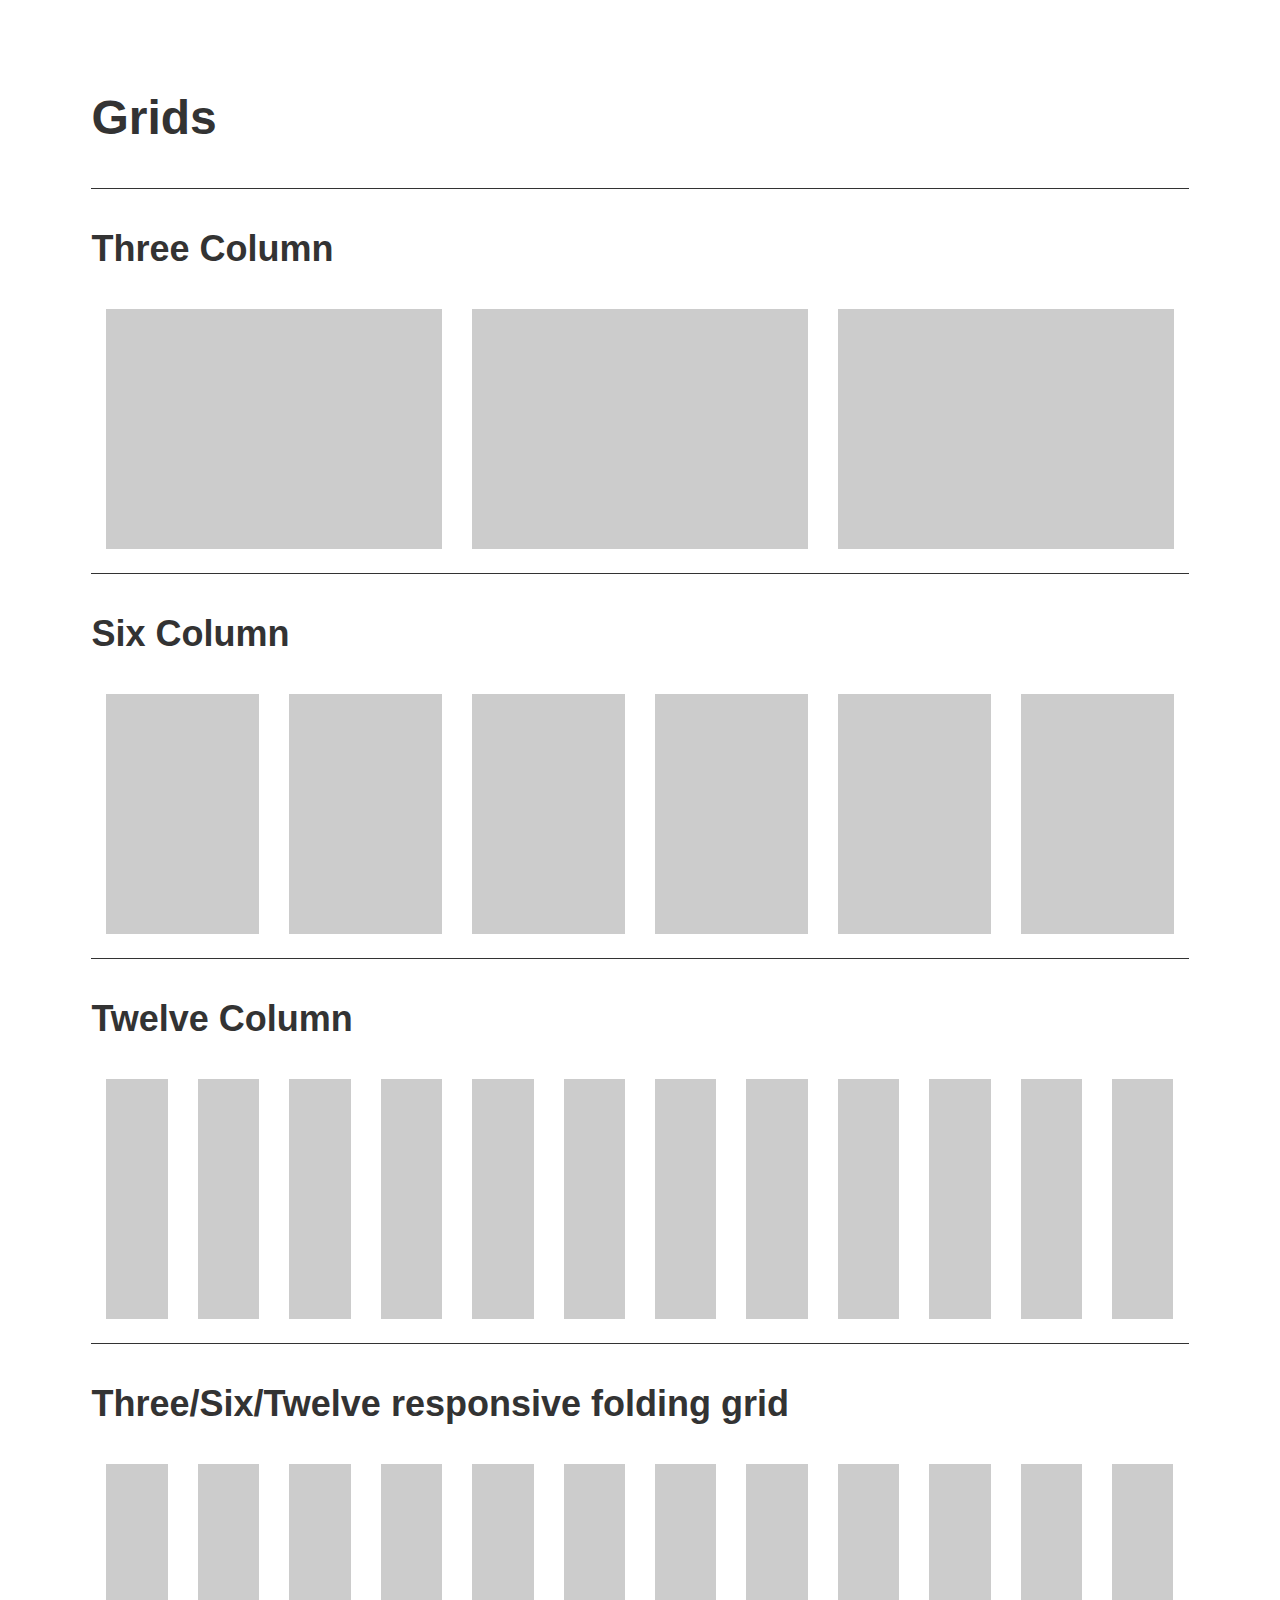
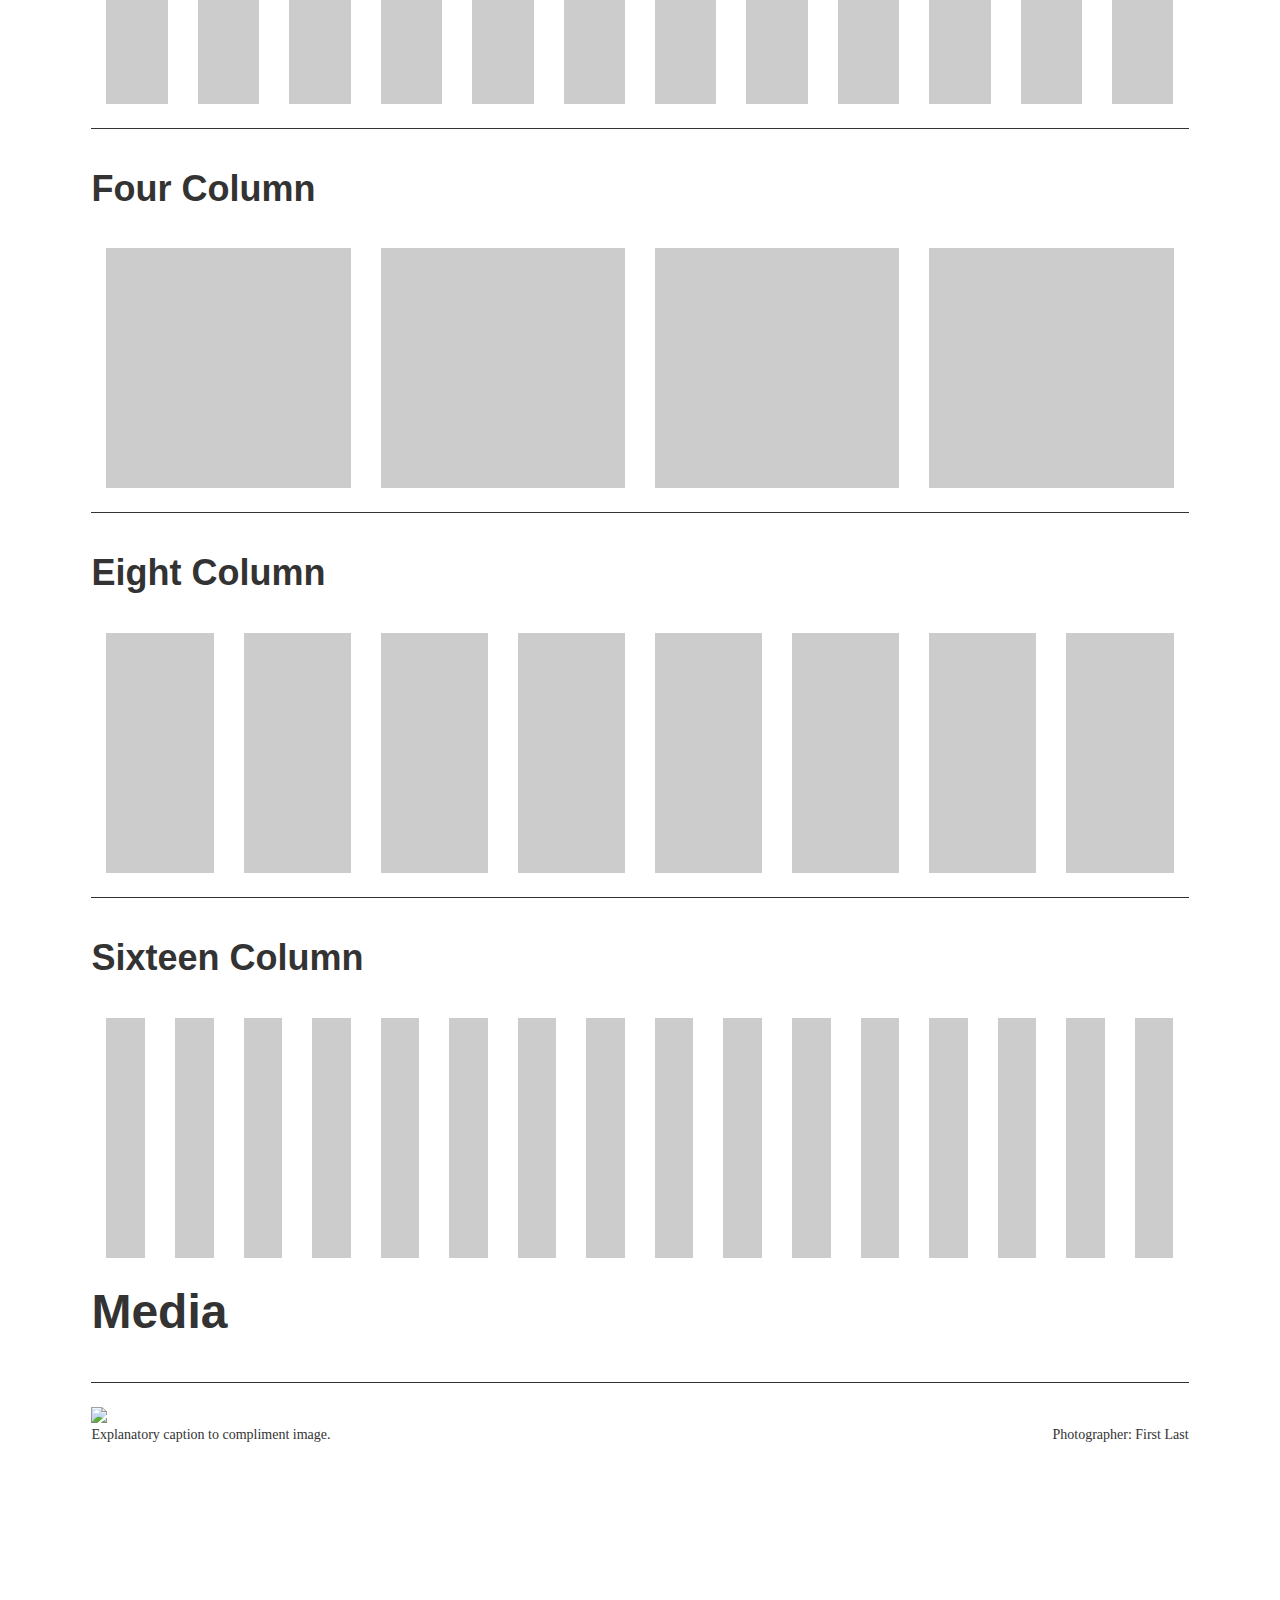
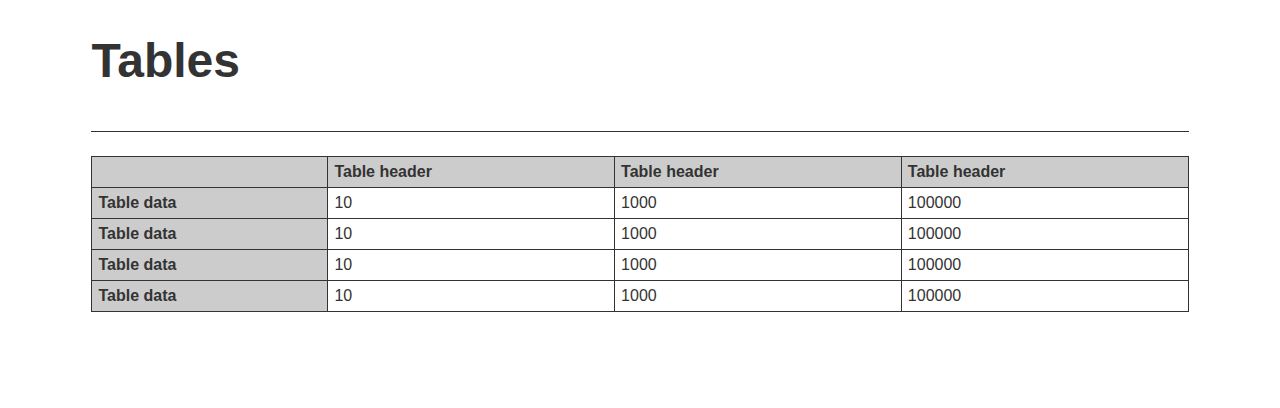
==== commit 73def200: "Make paths relative to eliminate need for server." ====
--- a/httpdocs/guide.html
+++ b/httpdocs/guide.html
@@ -5,8 +5,8 @@
     <title>Style Guide</title>
     <meta name="description" content="">
     <meta name="viewport" content="width=device-width">
-    <link rel="stylesheet" href="/css/style.css">
-    <link rel="stylesheet" href="/css/pages/style-guide.css">
+    <link rel="stylesheet" href="css/style.css">
+    <link rel="stylesheet" href="css/pages/style-guide.css">
 </head>
 <body class="home-pg">
     <header id="header" class="header">
@@ -280,7 +280,7 @@
                         <div class="field">
                             <label for="error">Invalid input</label>
                             <input type="text" name="error" value="Bad input" class="error" placeholder="" />
-                            <label class="error">Error message for invalid field.</label>
+                            <label class="error block">Error message for invalid field.</label>
                         </div>
 
                     </fieldset>
--- a/httpdocs/css/style.css
+++ b/httpdocs/css/style.css
@@ -0,0 +1,1136 @@
+/* normalize.css v2.1.0 | MIT License | git.io/normalize */
+/* ==========================================================================
+   HTML5 display definitions
+   ========================================================================== */
+/**
+ * Correct `block` display not defined in IE 8/9.
+ */
+/* line 22, ../../source/scss/global/_normalize.scss */
+article,
+aside,
+details,
+figcaption,
+figure,
+footer,
+header,
+hgroup,
+main,
+nav,
+section,
+summary {
+  display: block;
+}
+
+/**
+ * Correct `inline-block` display not defined in IE 8/9.
+ */
+/* line 32, ../../source/scss/global/_normalize.scss */
+audio,
+canvas,
+video {
+  display: inline-block;
+}
+
+/**
+ * Prevent modern browsers from displaying `audio` without controls.
+ * Remove excess height in iOS 5 devices.
+ */
+/* line 41, ../../source/scss/global/_normalize.scss */
+audio:not([controls]) {
+  display: none;
+  height: 0;
+}
+
+/**
+ * Address styling not present in IE 8/9.
+ */
+/* line 50, ../../source/scss/global/_normalize.scss */
+[hidden] {
+  display: none;
+}
+
+/* ==========================================================================
+   Base
+   ========================================================================== */
+/**
+ * 1. Set default font family to sans-serif.
+ * 2. Prevent iOS text size adjust after orientation change, without disabling
+ *    user zoom.
+ */
+/* line 64, ../../source/scss/global/_normalize.scss */
+html {
+  font-family: sans-serif;
+  /* 1 */
+  -webkit-text-size-adjust: 100%;
+  /* 2 */
+  -ms-text-size-adjust: 100%;
+  /* 2 */
+}
+
+/**
+ * Remove default margin.
+ */
+/* line 74, ../../source/scss/global/_normalize.scss */
+body {
+  margin: 0;
+}
+
+/* ==========================================================================
+   Links
+   ========================================================================== */
+/**
+ * Address `outline` inconsistency between Chrome and other browsers.
+ */
+/* line 86, ../../source/scss/global/_normalize.scss */
+a:focus {
+  outline: thin dotted;
+}
+
+/**
+ * Improve readability when focused and also mouse hovered in all browsers.
+ */
+/* line 95, ../../source/scss/global/_normalize.scss */
+a:active,
+a:hover {
+  outline: 0;
+}
+
+/* ==========================================================================
+   Typography
+   ========================================================================== */
+/**
+ * Address variable `h1` font-size and margin within `section` and `article`
+ * contexts in Firefox 4+, Safari 5, and Chrome.
+ */
+/* line 108, ../../source/scss/global/_normalize.scss */
+h1 {
+  font-size: 2em;
+  margin: 0.67em 0;
+}
+
+/**
+ * Address styling not present in IE 8/9, Safari 5, and Chrome.
+ */
+/* line 117, ../../source/scss/global/_normalize.scss */
+abbr[title] {
+  border-bottom: 1px dotted;
+}
+
+/**
+ * Address style set to `bolder` in Firefox 4+, Safari 5, and Chrome.
+ */
+/* line 126, ../../source/scss/global/_normalize.scss */
+b,
+strong {
+  font-weight: bold;
+}
+
+/**
+ * Address styling not present in Safari 5 and Chrome.
+ */
+/* line 134, ../../source/scss/global/_normalize.scss */
+dfn {
+  font-style: italic;
+}
+
+/**
+ * Address differences between Firefox and other browsers.
+ */
+/* line 142, ../../source/scss/global/_normalize.scss */
+hr {
+  -moz-box-sizing: content-box;
+  box-sizing: content-box;
+  height: 0;
+}
+
+/**
+ * Address styling not present in IE 8/9.
+ */
+/* line 152, ../../source/scss/global/_normalize.scss */
+mark {
+  background: #ff0;
+  color: #000;
+}
+
+/**
+ * Correct font family set oddly in Safari 5 and Chrome.
+ */
+/* line 164, ../../source/scss/global/_normalize.scss */
+code,
+kbd,
+pre,
+samp {
+  font-family: monospace, serif;
+  font-size: 1em;
+}
+
+/**
+ * Improve readability of pre-formatted text in all browsers.
+ */
+/* line 173, ../../source/scss/global/_normalize.scss */
+pre {
+  white-space: pre-wrap;
+}
+
+/**
+ * Set consistent quote types.
+ */
+/* line 181, ../../source/scss/global/_normalize.scss */
+q {
+  quotes: "\201C" "\201D" "\2018" "\2019";
+}
+
+/**
+ * Address inconsistent and variable font size in all browsers.
+ */
+/* line 189, ../../source/scss/global/_normalize.scss */
+small {
+  font-size: 80%;
+}
+
+/**
+ * Prevent `sub` and `sup` affecting `line-height` in all browsers.
+ */
+/* line 198, ../../source/scss/global/_normalize.scss */
+sub,
+sup {
+  font-size: 75%;
+  line-height: 0;
+  position: relative;
+  vertical-align: baseline;
+}
+
+/* line 205, ../../source/scss/global/_normalize.scss */
+sup {
+  top: -0.5em;
+}
+
+/* line 209, ../../source/scss/global/_normalize.scss */
+sub {
+  bottom: -0.25em;
+}
+
+/* ==========================================================================
+   Embedded content
+   ========================================================================== */
+/**
+ * Remove border when inside `a` element in IE 8/9.
+ */
+/* line 221, ../../source/scss/global/_normalize.scss */
+img {
+  border: 0;
+}
+
+/**
+ * Correct overflow displayed oddly in IE 9.
+ */
+/* line 229, ../../source/scss/global/_normalize.scss */
+svg:not(:root) {
+  overflow: hidden;
+}
+
+/* ==========================================================================
+   Figures
+   ========================================================================== */
+/**
+ * Address margin not present in IE 8/9 and Safari 5.
+ */
+/* line 241, ../../source/scss/global/_normalize.scss */
+figure {
+  margin: 0;
+}
+
+/* ==========================================================================
+   Forms
+   ========================================================================== */
+/**
+ * Define consistent border, margin, and padding.
+ */
+/* line 253, ../../source/scss/global/_normalize.scss */
+fieldset {
+  border: 1px solid silver;
+  margin: 0 2px;
+  padding: 0.35em 0.625em 0.75em;
+}
+
+/**
+ * 1. Correct `color` not being inherited in IE 8/9.
+ * 2. Remove padding so people aren't caught out if they zero out fieldsets.
+ */
+/* line 264, ../../source/scss/global/_normalize.scss */
+legend {
+  border: 0;
+  /* 1 */
+  padding: 0;
+  /* 2 */
+}
+
+/**
+ * 1. Correct font family not being inherited in all browsers.
+ * 2. Correct font size not being inherited in all browsers.
+ * 3. Address margins set differently in Firefox 4+, Safari 5, and Chrome.
+ */
+/* line 278, ../../source/scss/global/_normalize.scss */
+button,
+input,
+select,
+textarea {
+  font-family: inherit;
+  /* 1 */
+  font-size: 100%;
+  /* 2 */
+  margin: 0;
+  /* 3 */
+}
+
+/**
+ * Address Firefox 4+ setting `line-height` on `input` using `!important` in
+ * the UA stylesheet.
+ */
+/* line 290, ../../source/scss/global/_normalize.scss */
+button,
+input {
+  line-height: normal;
+}
+
+/**
+ * Address inconsistent `text-transform` inheritance for `button` and `select`.
+ * All other form control elements do not inherit `text-transform` values.
+ * Correct `button` style inheritance in Chrome, Safari 5+, and IE 8+.
+ * Correct `select` style inheritance in Firefox 4+ and Opera.
+ */
+/* line 302, ../../source/scss/global/_normalize.scss */
+button,
+select {
+  text-transform: none;
+}
+
+/**
+ * 1. Avoid the WebKit bug in Android 4.0.* where (2) destroys native `audio`
+ *    and `video` controls.
+ * 2. Correct inability to style clickable `input` types in iOS.
+ * 3. Improve usability and consistency of cursor style between image-type
+ *    `input` and others.
+ */
+/* line 317, ../../source/scss/global/_normalize.scss */
+button,
+html input[type="button"],
+input[type="reset"],
+input[type="submit"] {
+  -webkit-appearance: button;
+  /* 2 */
+  cursor: pointer;
+  /* 3 */
+}
+
+/**
+ * Re-set default cursor for disabled elements.
+ */
+/* line 327, ../../source/scss/global/_normalize.scss */
+button[disabled],
+html input[disabled] {
+  cursor: default;
+}
+
+/**
+ * 1. Address box sizing set to `content-box` in IE 8/9.
+ * 2. Remove excess padding in IE 8/9.
+ */
+/* line 337, ../../source/scss/global/_normalize.scss */
+input[type="checkbox"],
+input[type="radio"] {
+  box-sizing: border-box;
+  /* 1 */
+  padding: 0;
+  /* 2 */
+}
+
+/**
+ * 1. Address `appearance` set to `searchfield` in Safari 5 and Chrome.
+ * 2. Address `box-sizing` set to `border-box` in Safari 5 and Chrome
+ *    (include `-moz` to future-proof).
+ */
+/* line 348, ../../source/scss/global/_normalize.scss */
+input[type="search"] {
+  -webkit-appearance: textfield;
+  /* 1 */
+  -moz-box-sizing: content-box;
+  -webkit-box-sizing: content-box;
+  /* 2 */
+  box-sizing: content-box;
+}
+
+/**
+ * Remove inner padding and search cancel button in Safari 5 and Chrome
+ * on OS X.
+ */
+/* line 361, ../../source/scss/global/_normalize.scss */
+input[type="search"]::-webkit-search-cancel-button,
+input[type="search"]::-webkit-search-decoration {
+  -webkit-appearance: none;
+}
+
+/**
+ * Remove inner padding and border in Firefox 4+.
+ */
+/* line 370, ../../source/scss/global/_normalize.scss */
+button::-moz-focus-inner,
+input::-moz-focus-inner {
+  border: 0;
+  padding: 0;
+}
+
+/**
+ * 1. Remove default vertical scrollbar in IE 8/9.
+ * 2. Improve readability and alignment in all browsers.
+ */
+/* line 380, ../../source/scss/global/_normalize.scss */
+textarea {
+  overflow: auto;
+  /* 1 */
+  vertical-align: top;
+  /* 2 */
+}
+
+/* ==========================================================================
+   Tables
+   ========================================================================== */
+/**
+ * Remove most spacing between table cells.
+ */
+/* line 393, ../../source/scss/global/_normalize.scss */
+table {
+  border-collapse: collapse;
+  border-spacing: 0;
+}
+
+/* line 1, ../../source/scss/global/_layout.scss */
+html {
+  font-size: 85%;
+  min-height: 100%;
+  overflow-y: scroll;
+}
+
+/* line 6, ../../source/scss/global/_layout.scss */
+section {
+  position: relative;
+}
+
+/* line 10, ../../source/scss/global/_layout.scss */
+.container {
+  margin: 0 7.14286%;
+}
+
+@media only screen and (min-width: 49em) {
+  /* line 15, ../../source/scss/global/_layout.scss */
+  html {
+    font-size: 100%;
+  }
+}
+@media only screen and (min-width: 150em) {
+  /* line 21, ../../source/scss/global/_layout.scss */
+  html {
+    font-size: 115%;
+  }
+}
+/* line 4, ../../source/scss/ui/_typography.scss */
+body {
+  font-family: Georgia, serif;
+  color: #333333;
+  font-size: 16px;
+  font-size: 1rem;
+  line-height: 1.5;
+}
+
+/* line 15, ../../source/scss/ui/_typography.scss */
+h1,
+h2,
+h3,
+h4,
+h5,
+h6 {
+  font-family: "Helvetica Neue", sans-serif;
+}
+
+/* line 19, ../../source/scss/ui/_typography.scss */
+h1 {
+  font-size: 60px;
+  font-size: 3.75rem;
+  line-height: 1.2;
+}
+
+/* line 22, ../../source/scss/ui/_typography.scss */
+h2 {
+  font-size: 48px;
+  font-size: 3rem;
+  line-height: 1.25;
+}
+
+/* line 25, ../../source/scss/ui/_typography.scss */
+h3 {
+  font-size: 36px;
+  font-size: 2.25rem;
+  line-height: 1.33333;
+}
+
+/* line 28, ../../source/scss/ui/_typography.scss */
+h4 {
+  font-size: 30px;
+  font-size: 1.875rem;
+  line-height: 1.2;
+}
+
+/* line 31, ../../source/scss/ui/_typography.scss */
+h5 {
+  font-size: 24px;
+  font-size: 1.5rem;
+  line-height: 1.25;
+}
+
+/* line 34, ../../source/scss/ui/_typography.scss */
+h6 {
+  font-size: 18px;
+  font-size: 1.125rem;
+  line-height: 1.33333;
+}
+
+/* line 38, ../../source/scss/ui/_typography.scss */
+p {
+  -webkit-hyphens: auto;
+  -moz-hyphens: auto;
+  hyphens: auto;
+  margin: 0 0 12px 0;
+  margin:  0 0 0.75rem 0;
+}
+
+/* line 43, ../../source/scss/ui/_typography.scss */
+.content {
+  margin-bottom: 24px;
+  margin-bottom: 1.5rem;
+}
+/* line 46, ../../source/scss/ui/_typography.scss */
+.content p {
+  margin-bottom: 0;
+}
+
+/* line 52, ../../source/scss/ui/_typography.scss */
+.lead {
+  font-size: 24px;
+  font-size: 1.5rem;
+  line-height: 1.5;
+  margin-bottom: 12px;
+  margin-bottom: 0.75rem;
+}
+
+/* line 56, ../../source/scss/ui/_typography.scss */
+p + p {
+  text-indent: 2em;
+}
+
+/* line 59, ../../source/scss/ui/_typography.scss */
+br + p {
+  margin-bottom: 24px;
+  margin-bottom: 1.5rem;
+}
+
+/* line 63, ../../source/scss/ui/_typography.scss */
+br + p + p,
+.lead + p {
+  text-indent: 0;
+}
+
+/* line 67, ../../source/scss/ui/_typography.scss */
+strong {
+  font-weight: 700;
+}
+
+/* line 70, ../../source/scss/ui/_typography.scss */
+em {
+  font-style: italic;
+}
+
+/* line 73, ../../source/scss/ui/_typography.scss */
+abbr {
+  cursor: help;
+}
+/* line 76, ../../source/scss/ui/_typography.scss */
+abbr.acr {
+  font-size: 14px;
+  font-size: 0.875rem;
+  line-height: 1.71429;
+}
+
+/* line 80, ../../source/scss/ui/_typography.scss */
+.amp {
+  font-style: italic;
+}
+
+/* line 83, ../../source/scss/ui/_typography.scss */
+small {
+  font-size: 14px;
+  font-size: 0.875rem;
+  line-height: 1.14286;
+}
+
+/* line 87, ../../source/scss/ui/_typography.scss */
+figcaption {
+  font-size: 14px;
+  font-size: 0.875rem;
+  line-height: 1.71429;
+}
+/* line 90, ../../source/scss/ui/_typography.scss */
+figcaption .source {
+  float: right;
+}
+
+/* line 97, ../../source/scss/ui/_typography.scss */
+ul,
+ol,
+dd {
+  padding: 0;
+  margin: 0 0 24px 0;
+  margin:  0 0 1.5rem 0;
+}
+/* line 103, ../../source/scss/ui/_typography.scss */
+ul ul,
+ul ol,
+ol ul,
+ol ol,
+dd ul,
+dd ol {
+  margin-left: 2em;
+  margin-bottom: 0;
+}
+
+/* line 108, ../../source/scss/ui/_typography.scss */
+dt {
+  font-weight: 700;
+}
+
+/* line 113, ../../source/scss/ui/_typography.scss */
+nav ul {
+  list-style: none;
+}
+
+/* line 118, ../../source/scss/ui/_typography.scss */
+blockquote {
+  padding-left: 12px;
+  padding-left: 0.75rem;
+  padding-right: 12px;
+  padding-right: 0.75rem;
+  -webkit-box-sizing: border-box;
+  -moz-box-sizing: border-box;
+  -o-box-sizing: border-box;
+  box-sizing: border-box;
+  padding: 12px 0 12px 48px;
+  padding:  0.75rem 0 0.75rem 3rem;
+  margin: 24px 0;
+  margin:  1.5rem 0;
+  border-left: 1px solid #333333;
+}
+/* line 124, ../../source/scss/ui/_typography.scss */
+blockquote p {
+  font-size: 24px;
+  font-size: 1.5rem;
+  line-height: 1.5;
+  font-style: italic;
+  margin-bottom: 0;
+}
+/* line 129, ../../source/scss/ui/_typography.scss */
+blockquote .source {
+  font-size: inherit;
+  font-style: normal;
+  text-align: right;
+}
+
+/* line 137, ../../source/scss/ui/_typography.scss */
+label {
+  display: block;
+}
+
+/* line 141, ../../source/scss/ui/_typography.scss */
+sup {
+  height: 0;
+  line-height: 1;
+  vertical-align: baseline;
+  position: relative;
+  bottom: .5ex;
+}
+
+/* line 149, ../../source/scss/ui/_typography.scss */
+hr {
+  border: 0;
+  height: 0;
+  border-top: 1px solid #333333;
+  margin-top: 24px;
+  margin-top: 1.5rem;
+  margin-bottom: 24px;
+  margin-bottom: 1.5rem;
+}
+
+/* line 157, ../../source/scss/ui/_typography.scss */
+.error {
+  color: red;
+}
+
+/* line 174, ../../source/scss/ui/_typography.scss */
+.wf-loading p,
+.wf-loading h1,
+.wf-loading h2,
+.wf-loading h3,
+.wf-loading h4,
+.wf-loading h5,
+.wf-loading h6,
+.wf-loading li,
+.wf-loading dt,
+.wf-loading dd,
+.wf-loading td,
+.wf-loading th,
+.wf-loading small {
+  visibility: hidden;
+}
+
+/* line 1, ../../source/scss/ui/_links.scss */
+a {
+  text-decoration: none;
+}
+/* line 5, ../../source/scss/ui/_links.scss */
+a:link, a:visited {
+  color: red;
+}
+/* line 9, ../../source/scss/ui/_links.scss */
+a:hover, a:active {
+  color: blue;
+}
+
+/* line 6, ../../source/scss/ui/_code.scss */
+code,
+pre {
+  font-family: monospace;
+}
+
+/* line 11, ../../source/scss/ui/_code.scss */
+pre {
+  overflow: auto;
+}
+/* line 14, ../../source/scss/ui/_code.scss */
+pre mark {
+  background: none;
+  border-bottom: 1px solid;
+  color: inherit;
+}
+
+/* line 25, ../../source/scss/ui/_code.scss */
+.code-comment {
+  color: #cccccc;
+}
+
+/* line 50, ../../source/scss/ui/_code.scss */
+.line-numbers {
+  font-family: monospace;
+  /* [1] */
+  list-style: decimal-leading-zero inside;
+  /* [2] */
+  white-space: nowrap;
+  /* [3] */
+  overflow: auto;
+  /* [3] */
+  margin-left: 0;
+}
+/* line 57, ../../source/scss/ui/_code.scss */
+.line-numbers .line-numbers code {
+  white-space: pre;
+  /* [4] */
+}
+
+/* line 5, ../../source/scss/ui/_forms.scss */
+fieldset {
+  padding: 24px 0;
+  padding:  1.5rem 0;
+  margin-bottom: 24px;
+  margin-bottom: 1.5rem;
+  position: relative;
+  display: block;
+  border: 0;
+  border-bottom: 1px solid #333333;
+}
+
+/* line 17, ../../source/scss/ui/_forms.scss */
+label.error,
+legend.error {
+  display: none;
+  position: absolute;
+  left: 0;
+  bottom: 0;
+}
+/* line 23, ../../source/scss/ui/_forms.scss */
+label.error.block,
+legend.error.block {
+  display: block;
+}
+
+/* line 29, ../../source/scss/ui/_forms.scss */
+.field {
+  clear: both;
+  position: relative;
+  padding-left: 12px;
+  padding-left: 0.75rem;
+  padding-right: 12px;
+  padding-right: 0.75rem;
+  -webkit-box-sizing: border-box;
+  -moz-box-sizing: border-box;
+  -o-box-sizing: border-box;
+  box-sizing: border-box;
+  padding: 0;
+  padding-bottom: 24px;
+  padding-bottom: 1.5rem;
+}
+
+/* line 49, ../../source/scss/ui/_forms.scss */
+input[type="text"], textarea,
+input[type="email"],
+input[type="tel"],
+input[type="url"],
+input[type="password"],
+input[type="search"],
+input[type="date"],
+input[type="datetime"],
+input[type="month"],
+input[type="week"],
+input[type="datetime-local"],
+input[type="number"],
+input[type="color"] {
+  border: 1px solid #333333;
+  display: block;
+  outline: 0;
+  width: 100%;
+  font-family: Georgia, serif;
+  padding: 6px 12px;
+  padding:  0.375rem 0.75rem;
+  font-size: 16px;
+  font-size: 1rem;
+  line-height: 1.5;
+  -webkit-border-radius: 5px;
+  -moz-border-radius: 5px;
+  -ms-border-radius: 5px;
+  -o-border-radius: 5px;
+  border-radius: 5px;
+  padding-left: 12px;
+  padding-left: 0.75rem;
+  padding-right: 12px;
+  padding-right: 0.75rem;
+  -webkit-box-sizing: border-box;
+  -moz-box-sizing: border-box;
+  -o-box-sizing: border-box;
+  box-sizing: border-box;
+  -webkit-appearance: none;
+}
+/* line 61, ../../source/scss/ui/_forms.scss */
+input[type="text"].error, textarea.error,
+input[type="email"].error,
+input[type="tel"].error,
+input[type="url"].error,
+input[type="password"].error,
+input[type="search"].error,
+input[type="date"].error,
+input[type="datetime"].error,
+input[type="month"].error,
+input[type="week"].error,
+input[type="datetime-local"].error,
+input[type="number"].error,
+input[type="color"].error {
+  border: 1px solid red;
+  color: red;
+}
+
+/* line 67, ../../source/scss/ui/_forms.scss */
+textarea {
+  height: auto;
+  min-height: 240px;
+}
+
+/* line 5, ../../source/scss/ui/_buttons.scss */
+button,
+.button,
+input[type="submit"],
+a.button:link,
+a.button:visited {
+  padding: 6px 12px;
+  padding:  0.375rem 0.75rem;
+  -webkit-border-radius: 5px;
+  -moz-border-radius: 5px;
+  -ms-border-radius: 5px;
+  -o-border-radius: 5px;
+  border-radius: 5px;
+  font-size: 16px;
+  font-size: 1rem;
+  line-height: 1.5;
+  border: 0;
+  background: red;
+  color: white;
+  cursor: pointer;
+  display: inline-block;
+  font-family: "Helvetica Neue", sans-serif;
+  text-align: center;
+}
+/* line 17, ../../source/scss/ui/_buttons.scss */
+button.small,
+.button.small,
+input[type="submit"].small,
+a.button:link.small,
+a.button:visited.small {
+  font-size: 14px;
+  font-size: 0.875rem;
+  line-height: 1.71429;
+  padding: 4px 8px;
+  padding:  0.25rem 0.5rem;
+}
+/* line 21, ../../source/scss/ui/_buttons.scss */
+button.large,
+.button.large,
+input[type="submit"].large,
+a.button:link.large,
+a.button:visited.large {
+  font-size: 30.006px;
+  font-size: 1.87538rem;
+  line-height: 1.59968;
+  padding: 12px 24px;
+  padding:  0.75rem 1.5rem;
+}
+/* line 26, ../../source/scss/ui/_buttons.scss */
+button.disabled,
+.button.disabled,
+input[type="submit"].disabled,
+a.button:link.disabled,
+a.button:visited.disabled {
+  background: #cccccc;
+  cursor: default;
+}
+/* line 31, ../../source/scss/ui/_buttons.scss */
+button.blue,
+.button.blue,
+input[type="submit"].blue,
+a.button:link.blue,
+a.button:visited.blue {
+  background: blue;
+}
+/* line 35, ../../source/scss/ui/_buttons.scss */
+button.blue:hover, button.blue:active,
+.button.blue:hover,
+.button.blue:active,
+input[type="submit"].blue:hover,
+input[type="submit"].blue:active,
+a.button:link.blue:hover,
+a.button:link.blue:active,
+a.button:visited.blue:hover,
+a.button:visited.blue:active {
+  background: red;
+}
+
+/* line 45, ../../source/scss/ui/_buttons.scss */
+button:hover,
+button:active,
+input[type="submit"]:hover,
+input[type="submit"]:active,
+a.button:hover,
+a.button:active {
+  background: blue;
+}
+
+/* line 49, ../../source/scss/ui/_buttons.scss */
+.button-group {
+  overflow: hidden;
+  *zoom: 1;
+  margin-bottom: 24px;
+  margin-bottom: 1.5rem;
+  position: relative;
+  display: block;
+}
+/* line 55, ../../source/scss/ui/_buttons.scss */
+.button-group a.button {
+  margin: 0;
+  display: block;
+  border-bottom: 1px solid white;
+  -webkit-border-radius: 0px;
+  -moz-border-radius: 0px;
+  -ms-border-radius: 0px;
+  -o-border-radius: 0px;
+  border-radius: 0px;
+}
+/* line 61, ../../source/scss/ui/_buttons.scss */
+.button-group a.button:first-child {
+  -moz-border-radius-topleft: 5px;
+  -webkit-border-top-left-radius: 5px;
+  border-top-left-radius: 5px;
+  -moz-border-radius-topright: 5px;
+  -webkit-border-top-right-radius: 5px;
+  border-top-right-radius: 5px;
+}
+/* line 65, ../../source/scss/ui/_buttons.scss */
+.button-group a.button:last-child {
+  -moz-border-radius-bottomright: 5px;
+  -webkit-border-bottom-right-radius: 5px;
+  border-bottom-right-radius: 5px;
+  -moz-border-radius-bottomleft: 5px;
+  -webkit-border-bottom-left-radius: 5px;
+  border-bottom-left-radius: 5px;
+  border-bottom: 0;
+}
+
+/* line 73, ../../source/scss/ui/_buttons.scss */
+.button-groups {
+  position: relative;
+}
+
+@media only screen and (min-width: 49em) {
+  /* line 79, ../../source/scss/ui/_buttons.scss */
+  .button-groups .button-group {
+    float: left;
+    margin-right: 24px;
+    margin-right: 1.5rem;
+  }
+
+  /* line 85, ../../source/scss/ui/_buttons.scss */
+  .button-group a.button {
+    float: left;
+    border-right: 1px solid white;
+    border-bottom: 0;
+    -webkit-border-radius: 0px;
+    -moz-border-radius: 0px;
+    -ms-border-radius: 0px;
+    -o-border-radius: 0px;
+    border-radius: 0px;
+  }
+  /* line 91, ../../source/scss/ui/_buttons.scss */
+  .button-group a.button:first-child {
+    -moz-border-radius-bottomleft: 5px;
+    -webkit-border-bottom-left-radius: 5px;
+    border-bottom-left-radius: 5px;
+    -moz-border-radius-topleft: 5px;
+    -webkit-border-top-left-radius: 5px;
+    border-top-left-radius: 5px;
+    -moz-border-radius-topright: 0px;
+    -webkit-border-top-right-radius: 0px;
+    border-top-right-radius: 0px;
+  }
+  /* line 96, ../../source/scss/ui/_buttons.scss */
+  .button-group a.button:last-child {
+    -moz-border-radius-bottomright: 5px;
+    -webkit-border-bottom-right-radius: 5px;
+    border-bottom-right-radius: 5px;
+    -moz-border-radius-topright: 5px;
+    -webkit-border-top-right-radius: 5px;
+    border-top-right-radius: 5px;
+    -moz-border-radius-bottomleft: 0px;
+    -webkit-border-bottom-left-radius: 0px;
+    border-bottom-left-radius: 0px;
+    border-right: 0;
+  }
+}
+/* line 1, ../../source/scss/ui/_media.scss */
+img {
+  max-width: 100%;
+  height: auto;
+}
+
+/* line 6, ../../source/scss/ui/_media.scss */
+figure img {
+  display: block;
+}
+
+/* line 13, ../../source/scss/ui/_media.scss */
+.img--right {
+  float: right;
+  margin-bottom: 24px;
+  margin-bottom: 1.5rem;
+  margin-left: 24px;
+  margin-left: 1.5rem;
+}
+
+/* line 18, ../../source/scss/ui/_media.scss */
+.img--left {
+  float: left;
+  margin-bottom: 24px;
+  margin-bottom: 1.5rem;
+  margin-right: 24px;
+  margin-right: 1.5rem;
+}
+
+/* line 23, ../../source/scss/ui/_media.scss */
+.img--center {
+  display: block;
+  margin-bottom: 24px;
+  margin-bottom: 1.5rem;
+  margin-right: auto;
+  margin-left: auto;
+}
+
+/* line 1, ../../source/scss/ui/_callouts.scss */
+.callout {
+  overflow: hidden;
+  *zoom: 1;
+  padding-left: 12px;
+  padding-left: 0.75rem;
+  padding-right: 12px;
+  padding-right: 0.75rem;
+  -webkit-box-sizing: border-box;
+  -moz-box-sizing: border-box;
+  -o-box-sizing: border-box;
+  box-sizing: border-box;
+  padding: 24px;
+  padding: 1.5rem;
+  position: relative;
+  background: #333333;
+  color: white;
+}
+/* line 13, ../../source/scss/ui/_callouts.scss */
+.callout > h2,
+.callout > h3,
+.callout > h4,
+.callout > h5,
+.callout > h6 {
+  margin-top: 0;
+}
+
+/**
+ * Forms the basis for any/all CSS arrows.
+ */
+/**
+ * Define individual edges so we can combine what we need, when we need.
+ */
+/* line 1, ../../source/scss/ui/_tables.scss */
+table {
+  margin-bottom: 24px;
+  margin-bottom: 1.5rem;
+  width: 100%;
+}
+
+/* line 6, ../../source/scss/ui/_tables.scss */
+th,
+td {
+  border: 1px solid #333333;
+  text-align: left;
+  font-family: "Helvetica Neue", sans-serif;
+  padding: 6px;
+  padding: 0.375rem;
+}
+
+/* line 13, ../../source/scss/ui/_tables.scss */
+th {
+  background: #cccccc;
+}
+
+/* line 16, ../../source/scss/ui/_tables.scss */
+.numeric {
+  text-align: right;
+}
+
+/* line 3, ../../source/scss/ui/_animation.scss */
+a,
+button,
+.logo {
+  -webkit-transition: all, 0.2s;
+  -moz-transition: all, 0.2s;
+  -o-transition: all, 0.2s;
+  transition: all, 0.2s;
+}
--- a/httpdocs/css/pages/style-guide.css
+++ b/httpdocs/css/pages/style-guide.css
@@ -0,0 +1,129 @@
+/* line 12, ../../../scss/pages/style-guide.scss */
+section {
+  padding: 72px 0;
+  padding:  4.5rem 0;
+}
+
+/* line 15, ../../../scss/pages/style-guide.scss */
+.header {
+  background: #333333;
+  color: white;
+  padding: 24px 0;
+  padding:  1.5rem 0;
+}
+
+/* line 21, ../../../scss/pages/style-guide.scss */
+.type-sample p {
+  font-size: 36px;
+  font-size: 2.25rem;
+  line-height: 1.33333;
+  margin-bottom: 36px;
+  letter-spacing: 0.1em;
+}
+
+/* line 29, ../../../scss/pages/style-guide.scss */
+.grids .container hr {
+  clear: both;
+}
+/* line 32, ../../../scss/pages/style-guide.scss */
+.grids .container div {
+  margin-bottom: 24px;
+  height: 240px;
+  float: left;
+  padding: 0 15px;
+  padding: 0 0.9375rem;
+  -webkit-box-sizing: border-box;
+  -moz-box-sizing: border-box;
+  -o-box-sizing: border-box;
+  box-sizing: border-box;
+}
+/* line 38, ../../../scss/pages/style-guide.scss */
+.grids .container div span {
+  display: block;
+  width: 100%;
+  height: 240px;
+}
+
+/* line 53, ../../../scss/pages/style-guide.scss */
+.primary {
+  font-family: "Helvetica Neue", sans-serif;
+}
+
+/* line 56, ../../../scss/pages/style-guide.scss */
+.secondary {
+  font-family: Georgia, serif;
+}
+
+/* line 61, ../../../scss/pages/style-guide.scss */
+.swatch {
+  margin: 12px;
+  margin: 0.75rem;
+  -webkit-border-radius: 500px;
+  -moz-border-radius: 500px;
+  -ms-border-radius: 500px;
+  -o-border-radius: 500px;
+  border-radius: 500px;
+  padding: 0 15px;
+  padding: 0 0.9375rem;
+  -webkit-box-sizing: border-box;
+  -moz-box-sizing: border-box;
+  -o-box-sizing: border-box;
+  box-sizing: border-box;
+  padding: 72px;
+  padding: 4.5rem;
+  position: relative;
+  display: inline-block;
+  text-indent: -99999px;
+  width: 10px;
+  height: 10px;
+}
+
+/* line 72, ../../../scss/pages/style-guide.scss */
+.color1 {
+  background: #333333;
+}
+
+/* line 75, ../../../scss/pages/style-guide.scss */
+.color2 {
+  background: blue;
+}
+
+/* line 78, ../../../scss/pages/style-guide.scss */
+.color3 {
+  background: red;
+}
+
+/* line 83, ../../../scss/pages/style-guide.scss */
+.grids span {
+  background: #cccccc;
+}
+
+/* line 86, ../../../scss/pages/style-guide.scss */
+.three {
+  width: 33.33333%;
+}
+
+/* line 89, ../../../scss/pages/style-guide.scss */
+.four {
+  width: 25%;
+}
+
+/* line 92, ../../../scss/pages/style-guide.scss */
+.six {
+  width: 16.66667%;
+}
+
+/* line 95, ../../../scss/pages/style-guide.scss */
+.eight {
+  width: 12.5%;
+}
+
+/* line 98, ../../../scss/pages/style-guide.scss */
+.twelve {
+  width: 8.33333%;
+}
+
+/* line 101, ../../../scss/pages/style-guide.scss */
+.sixteen {
+  width: 6.25%;
+}
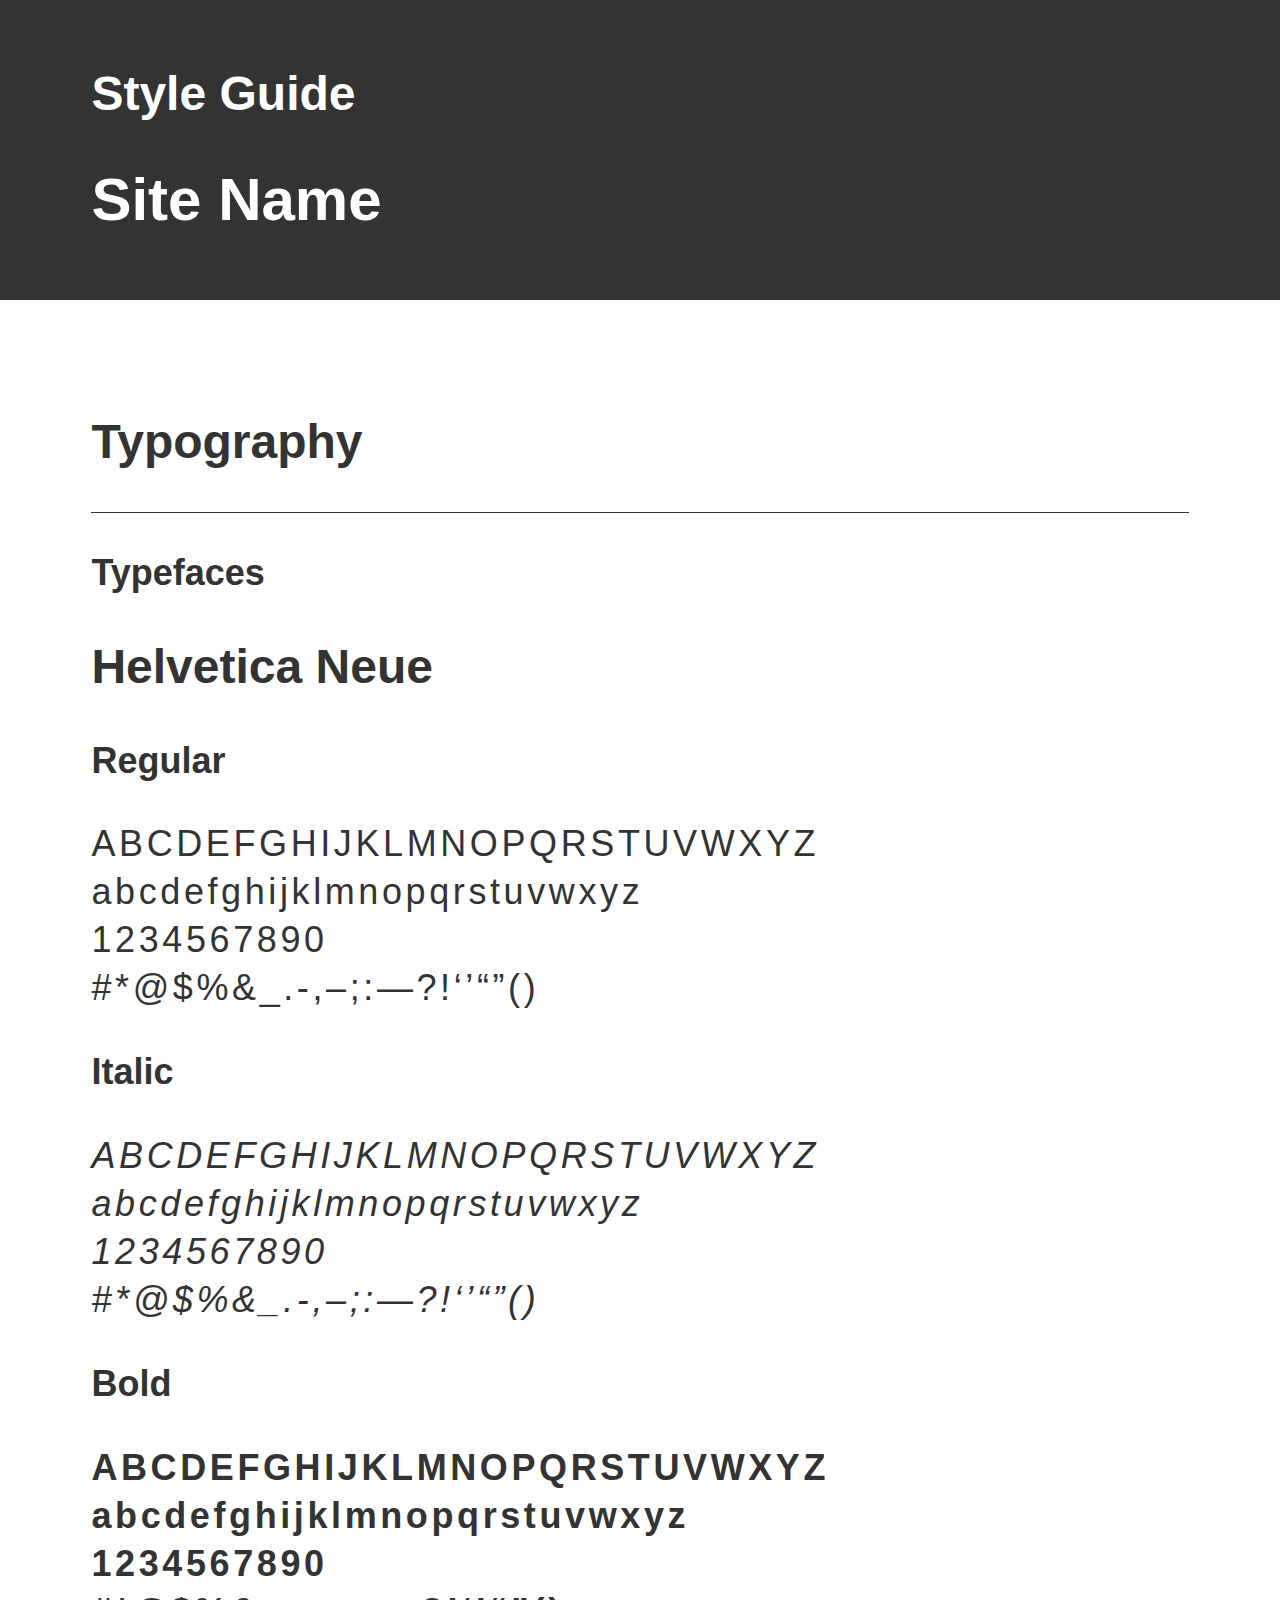
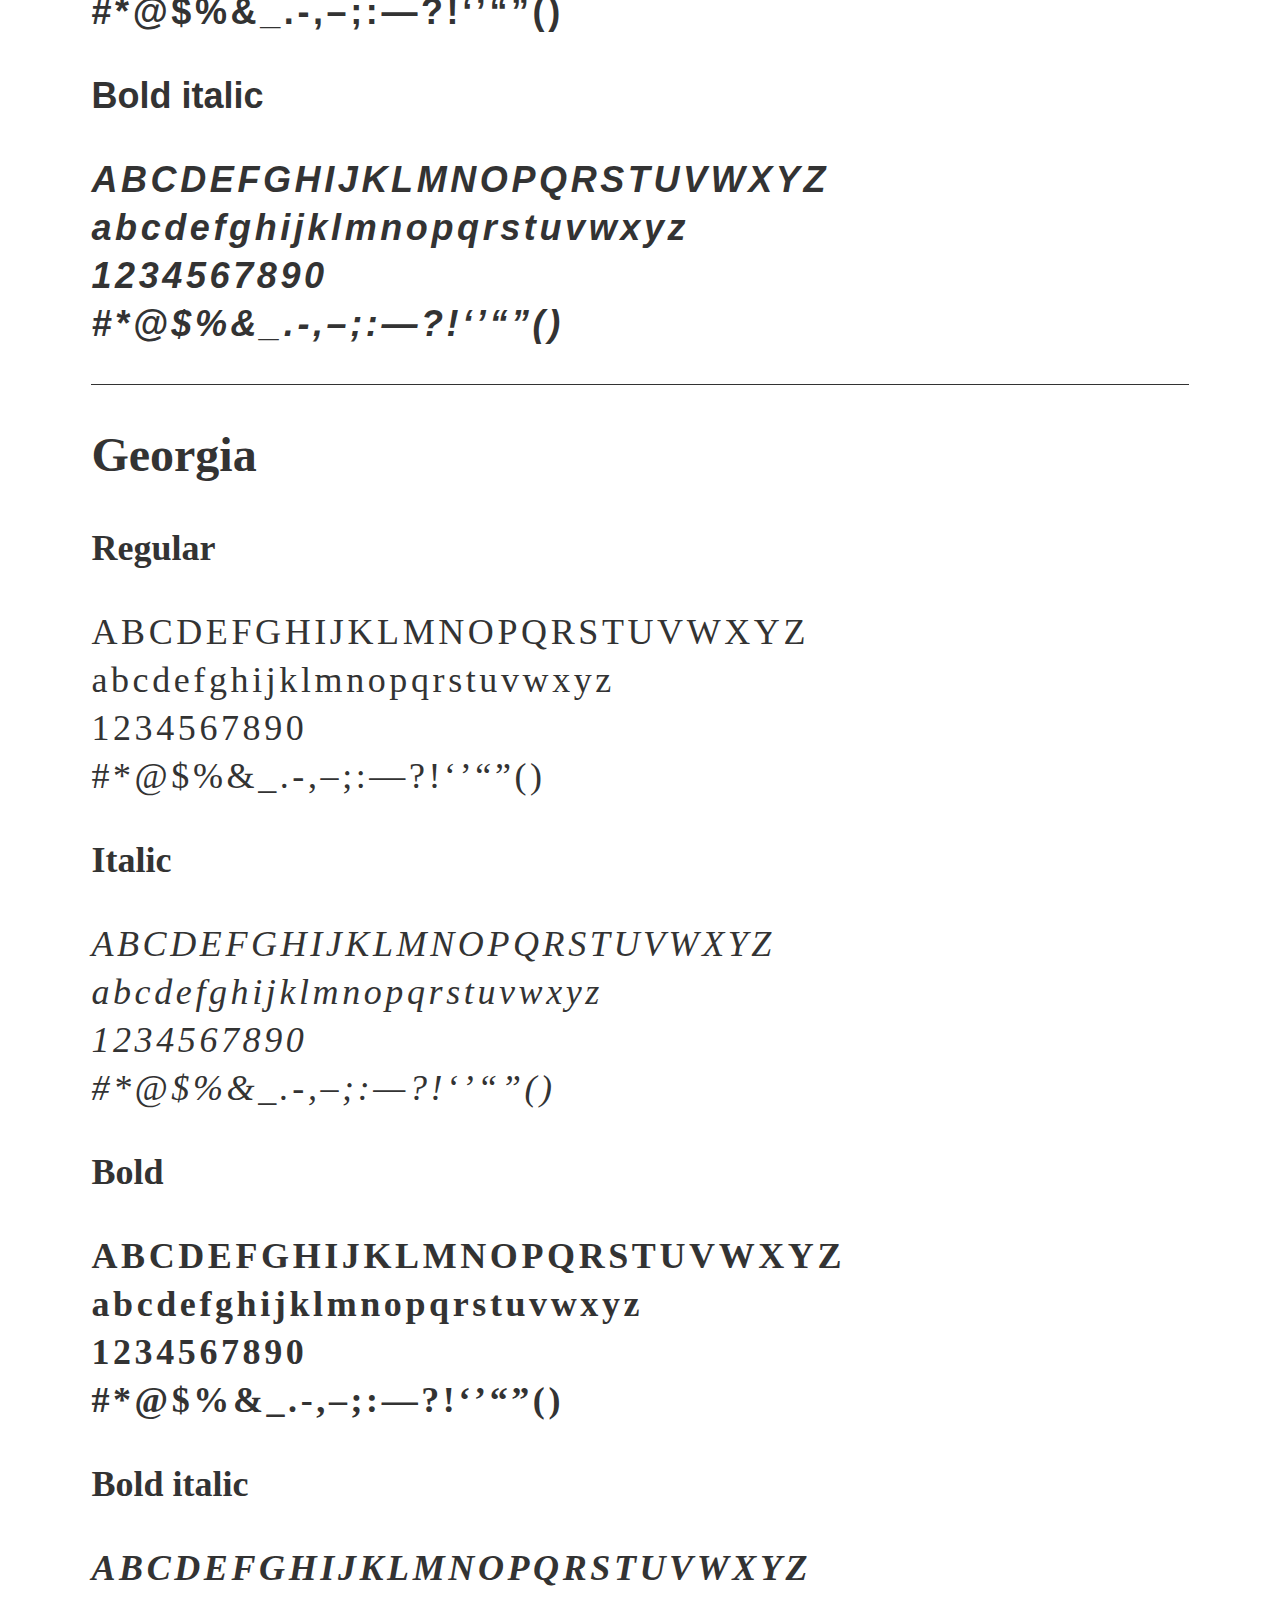
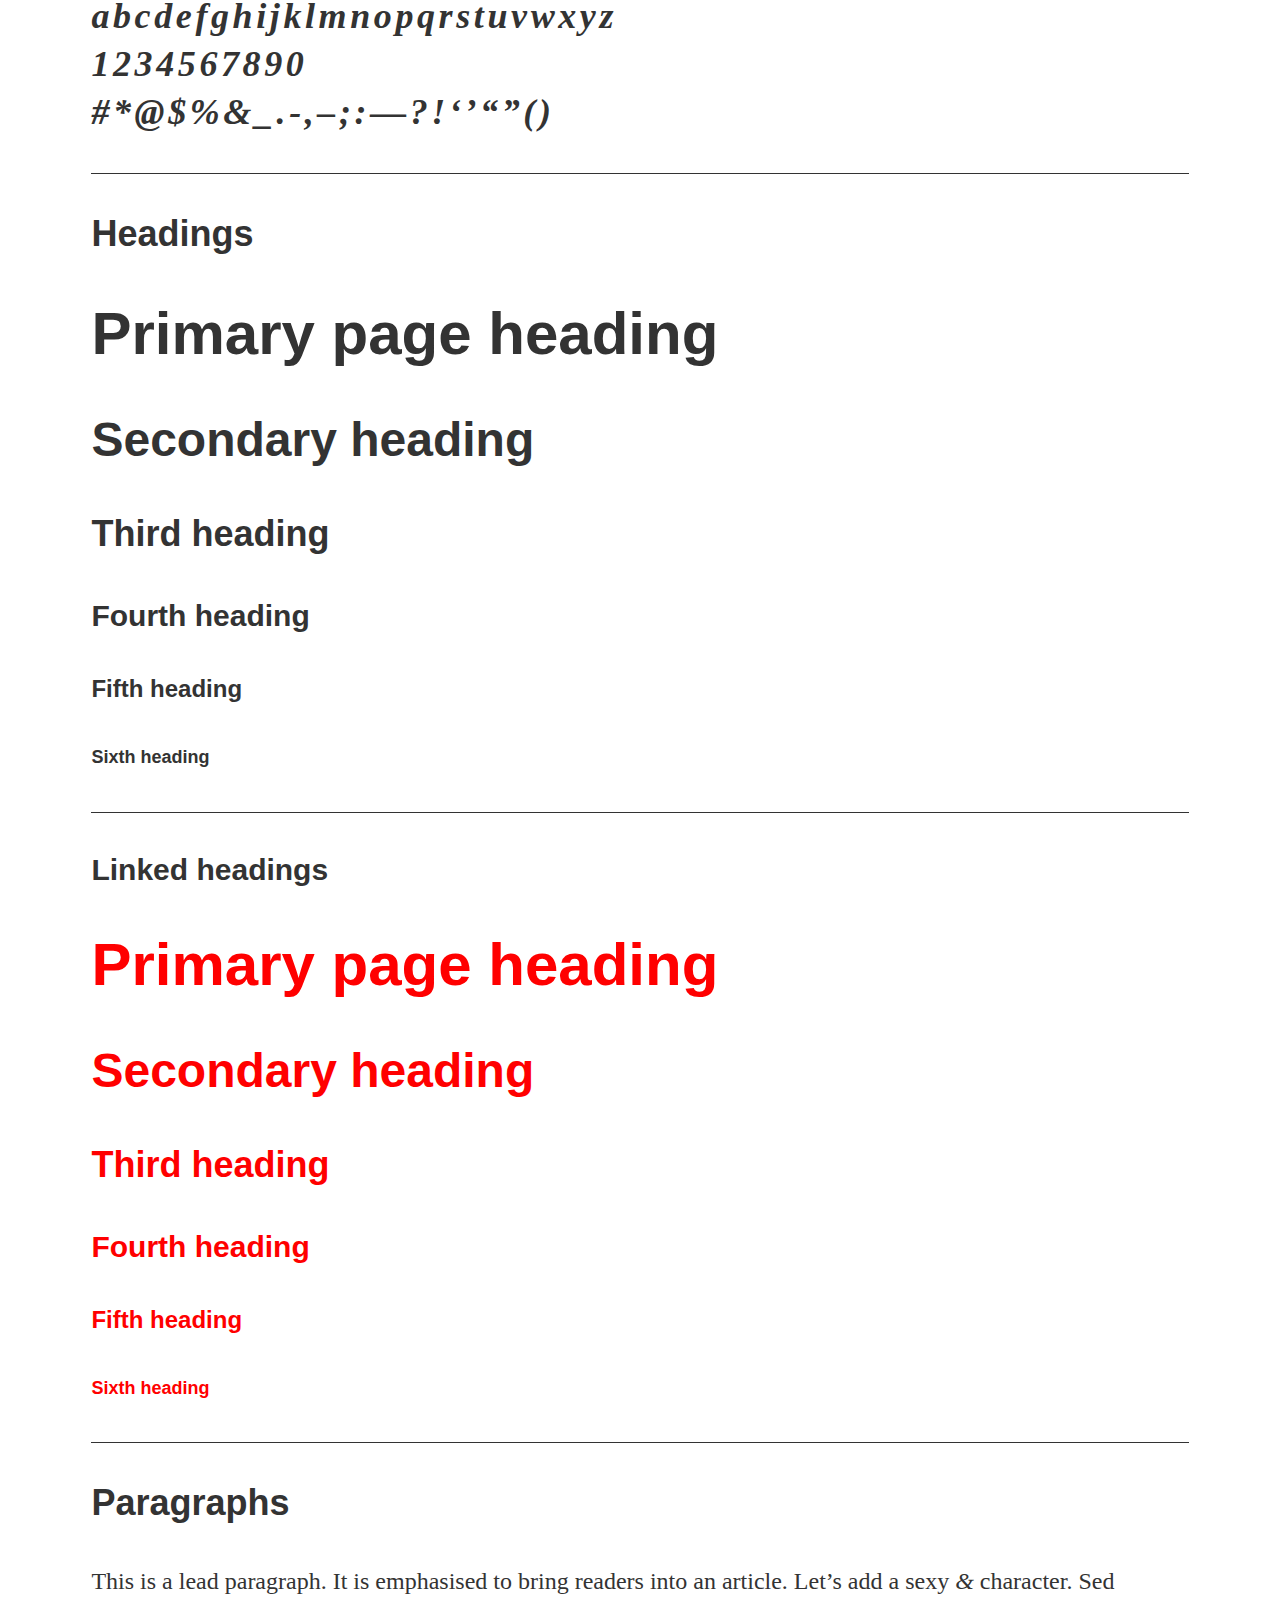
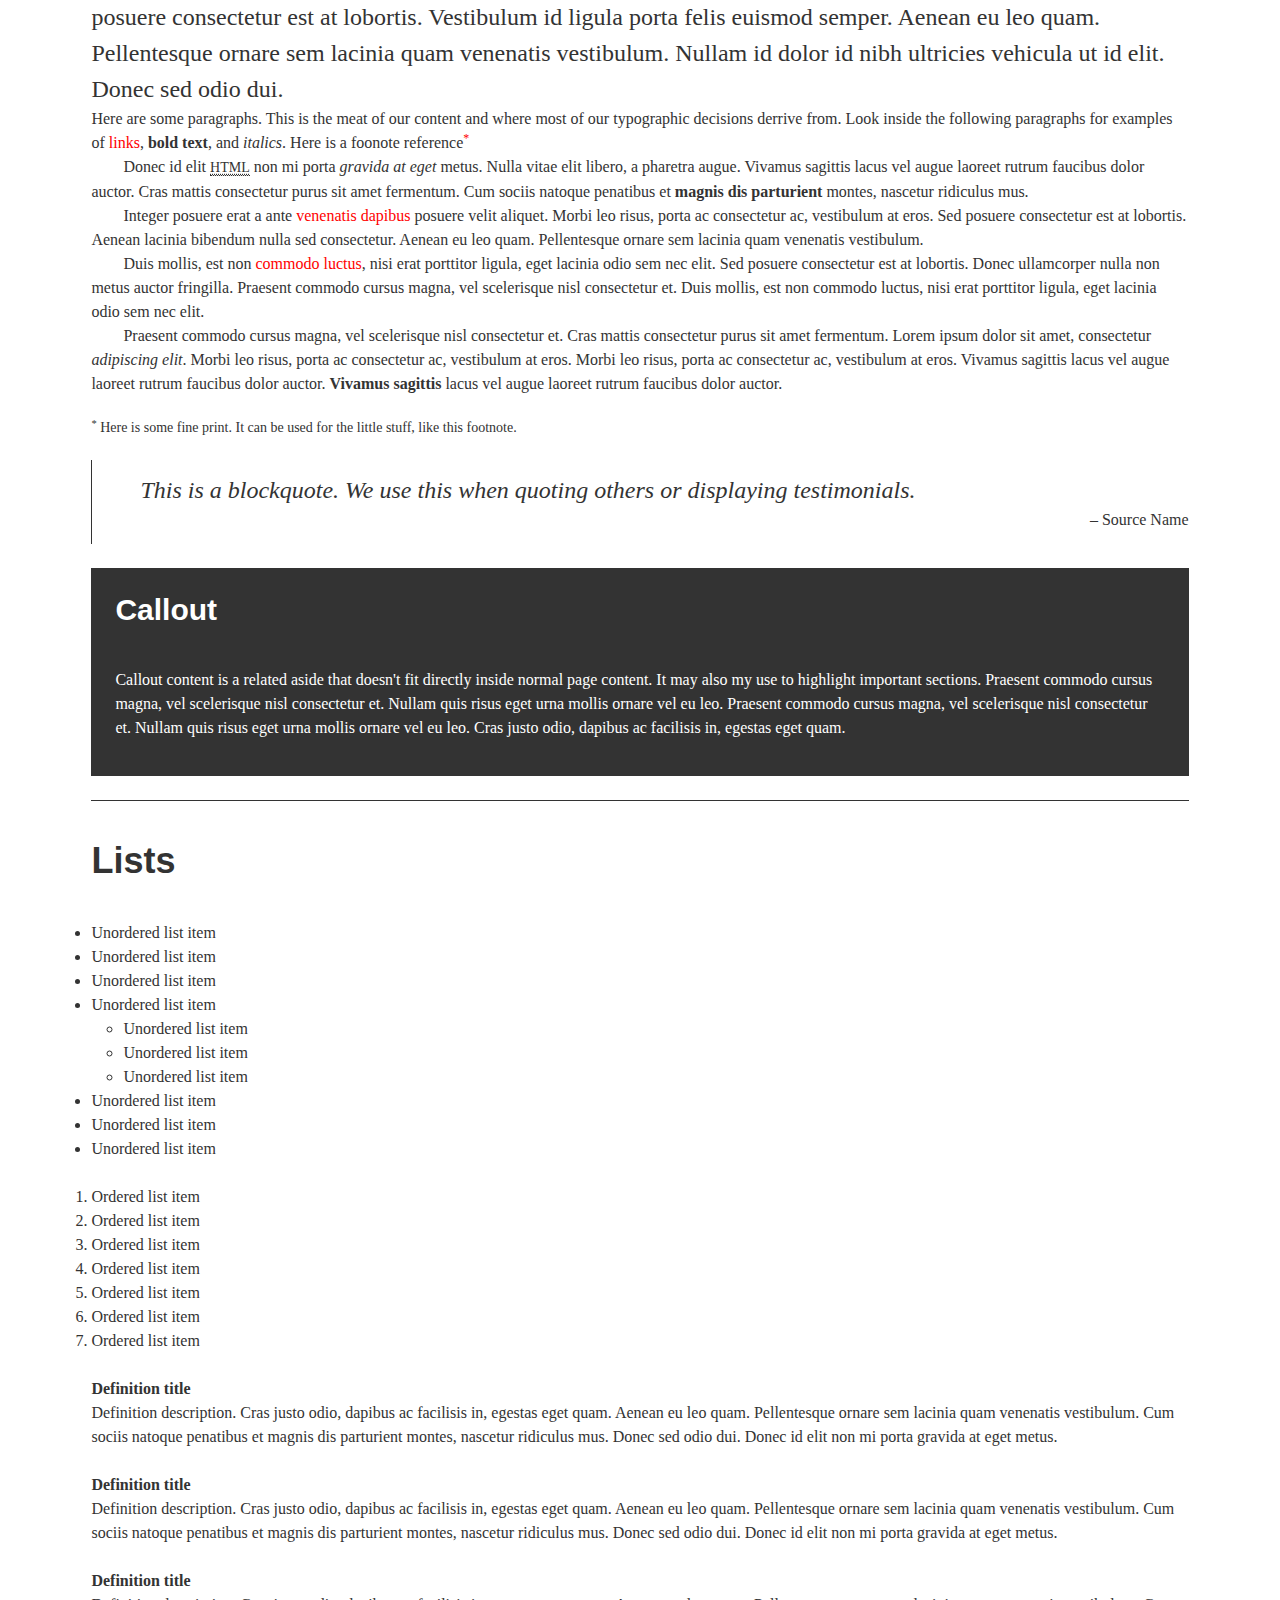
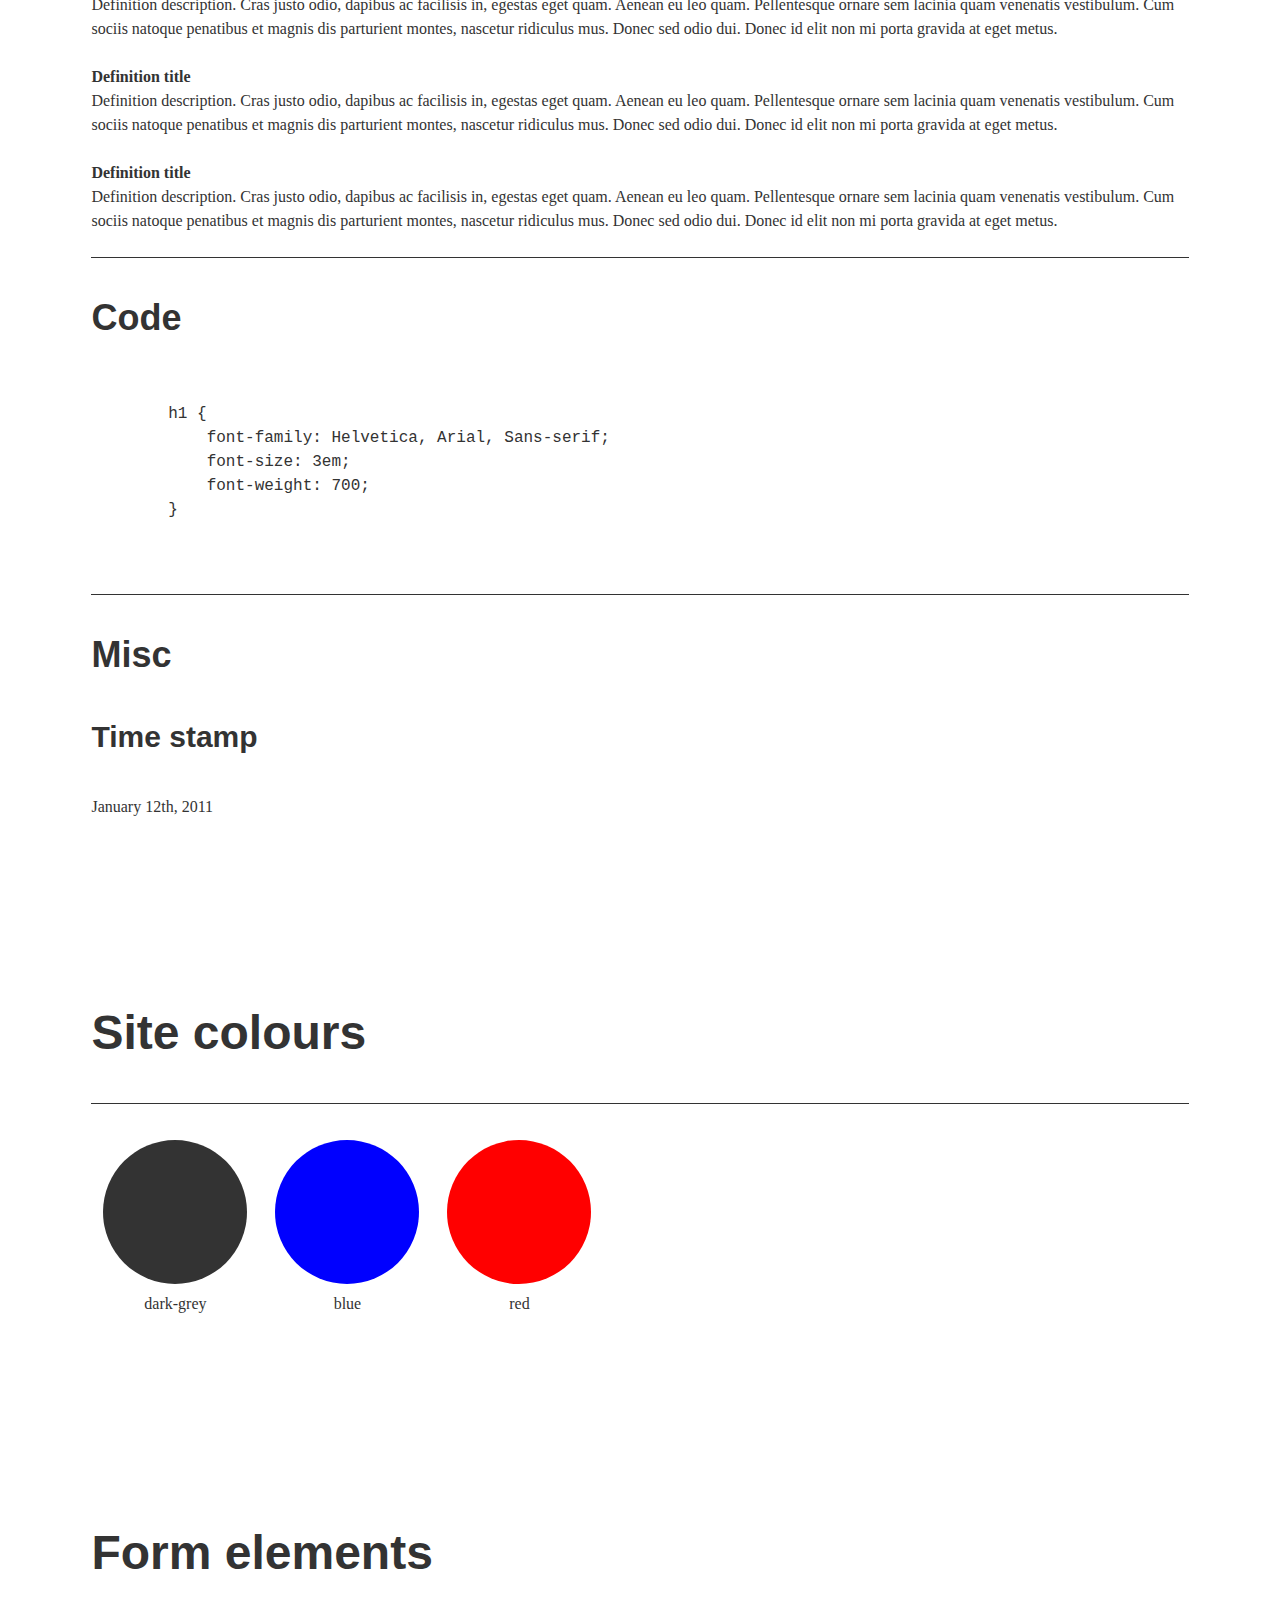
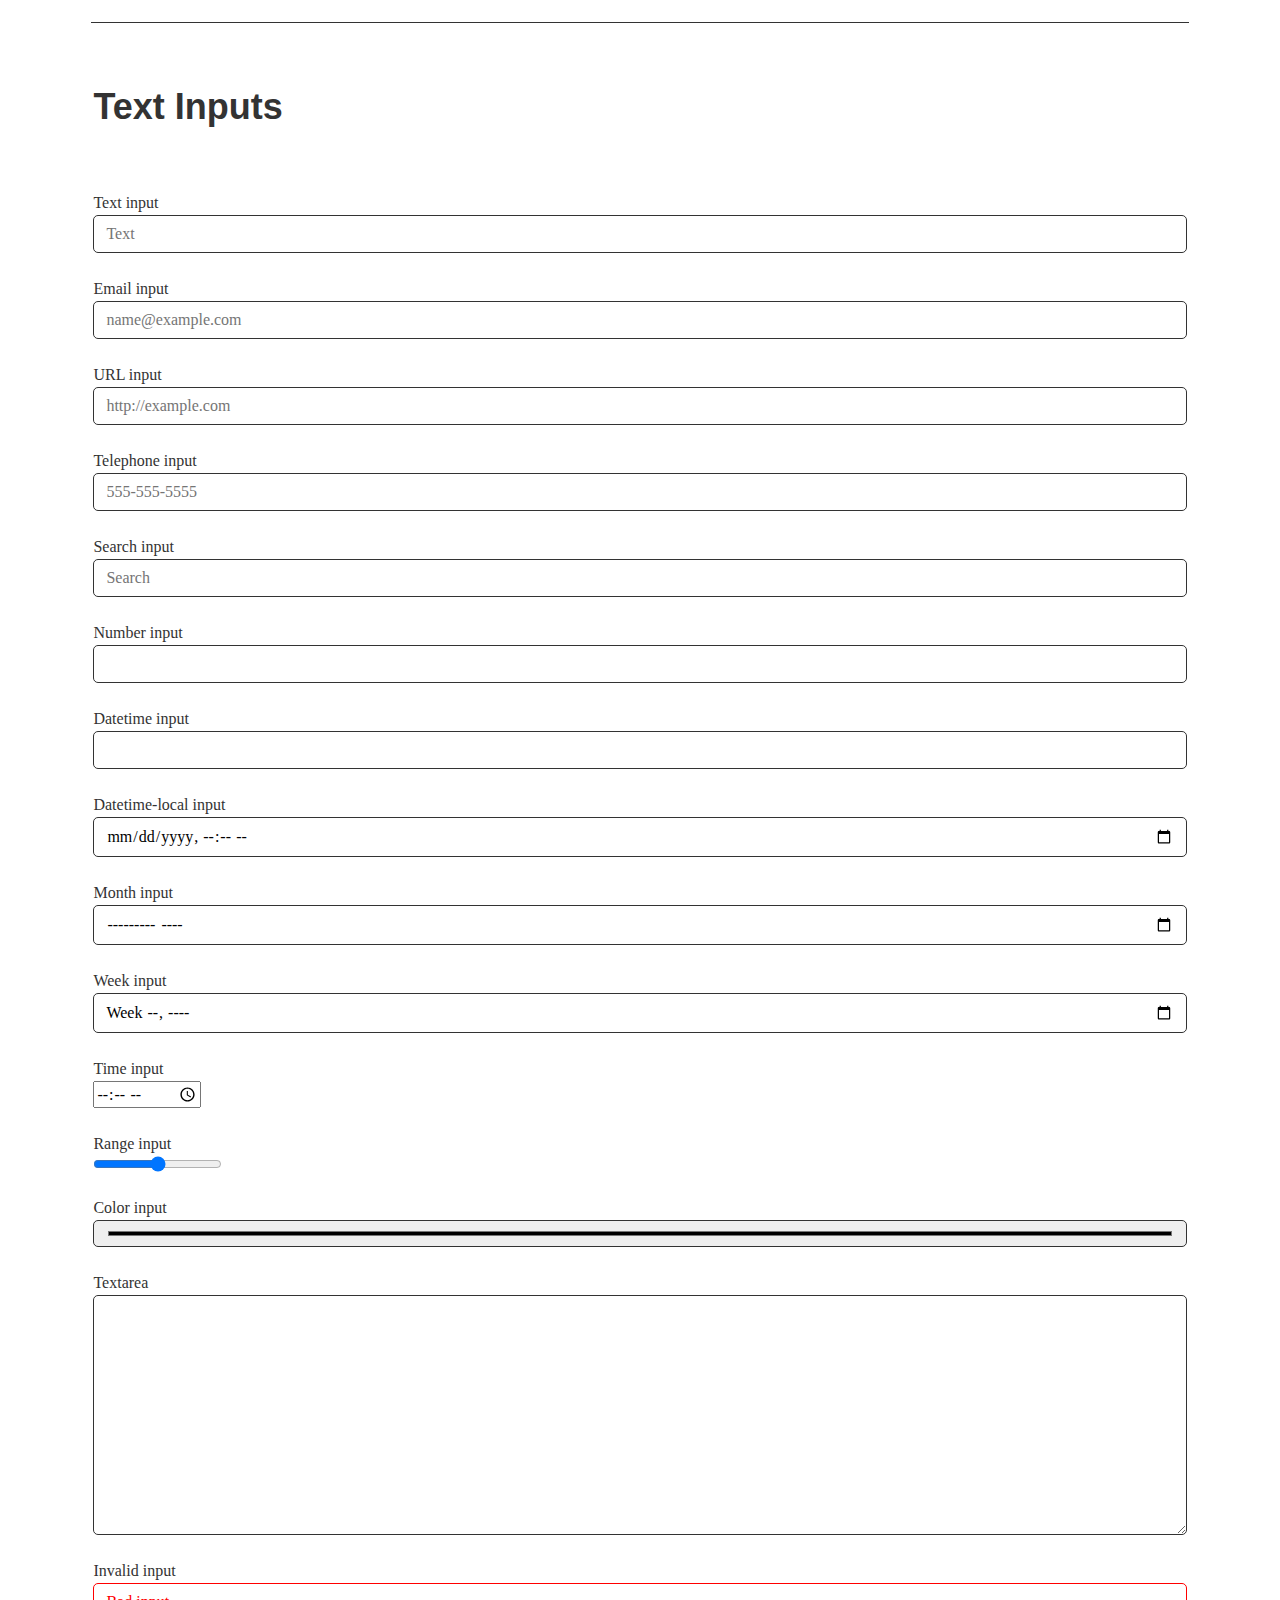
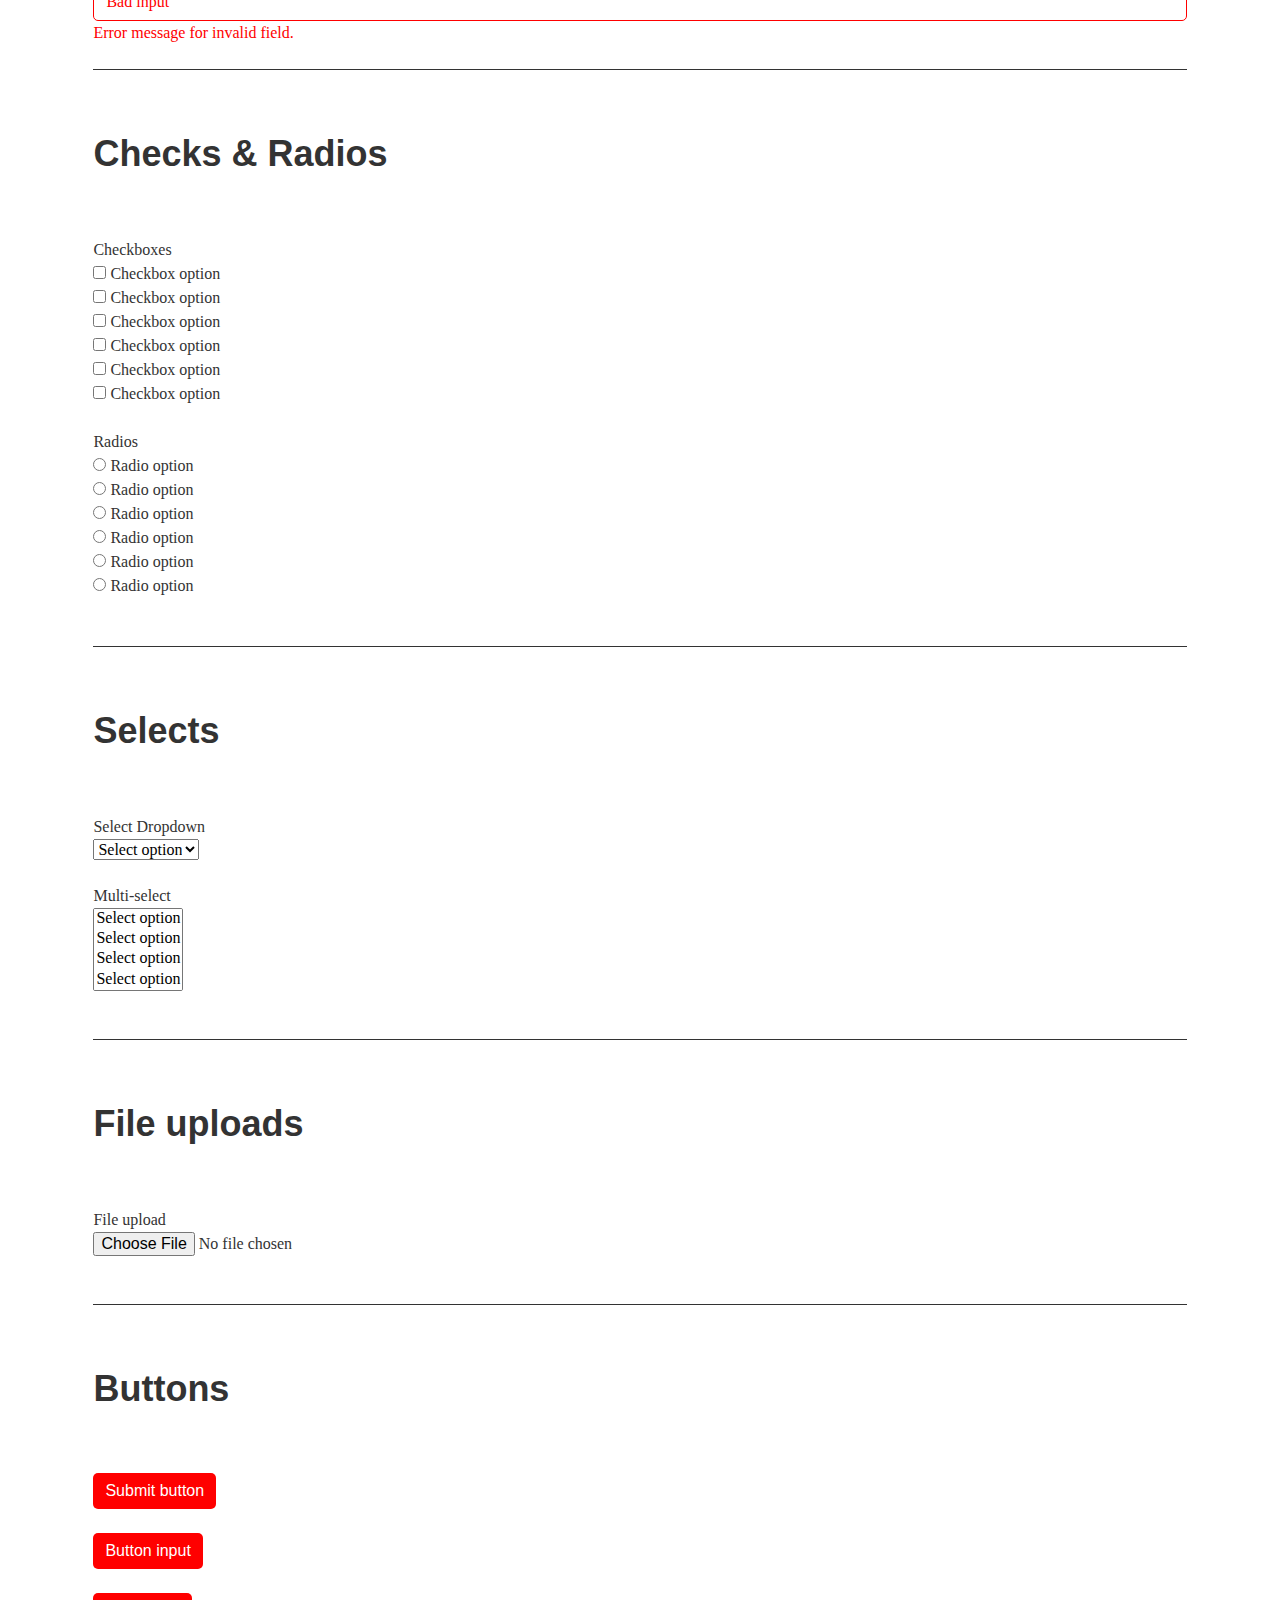
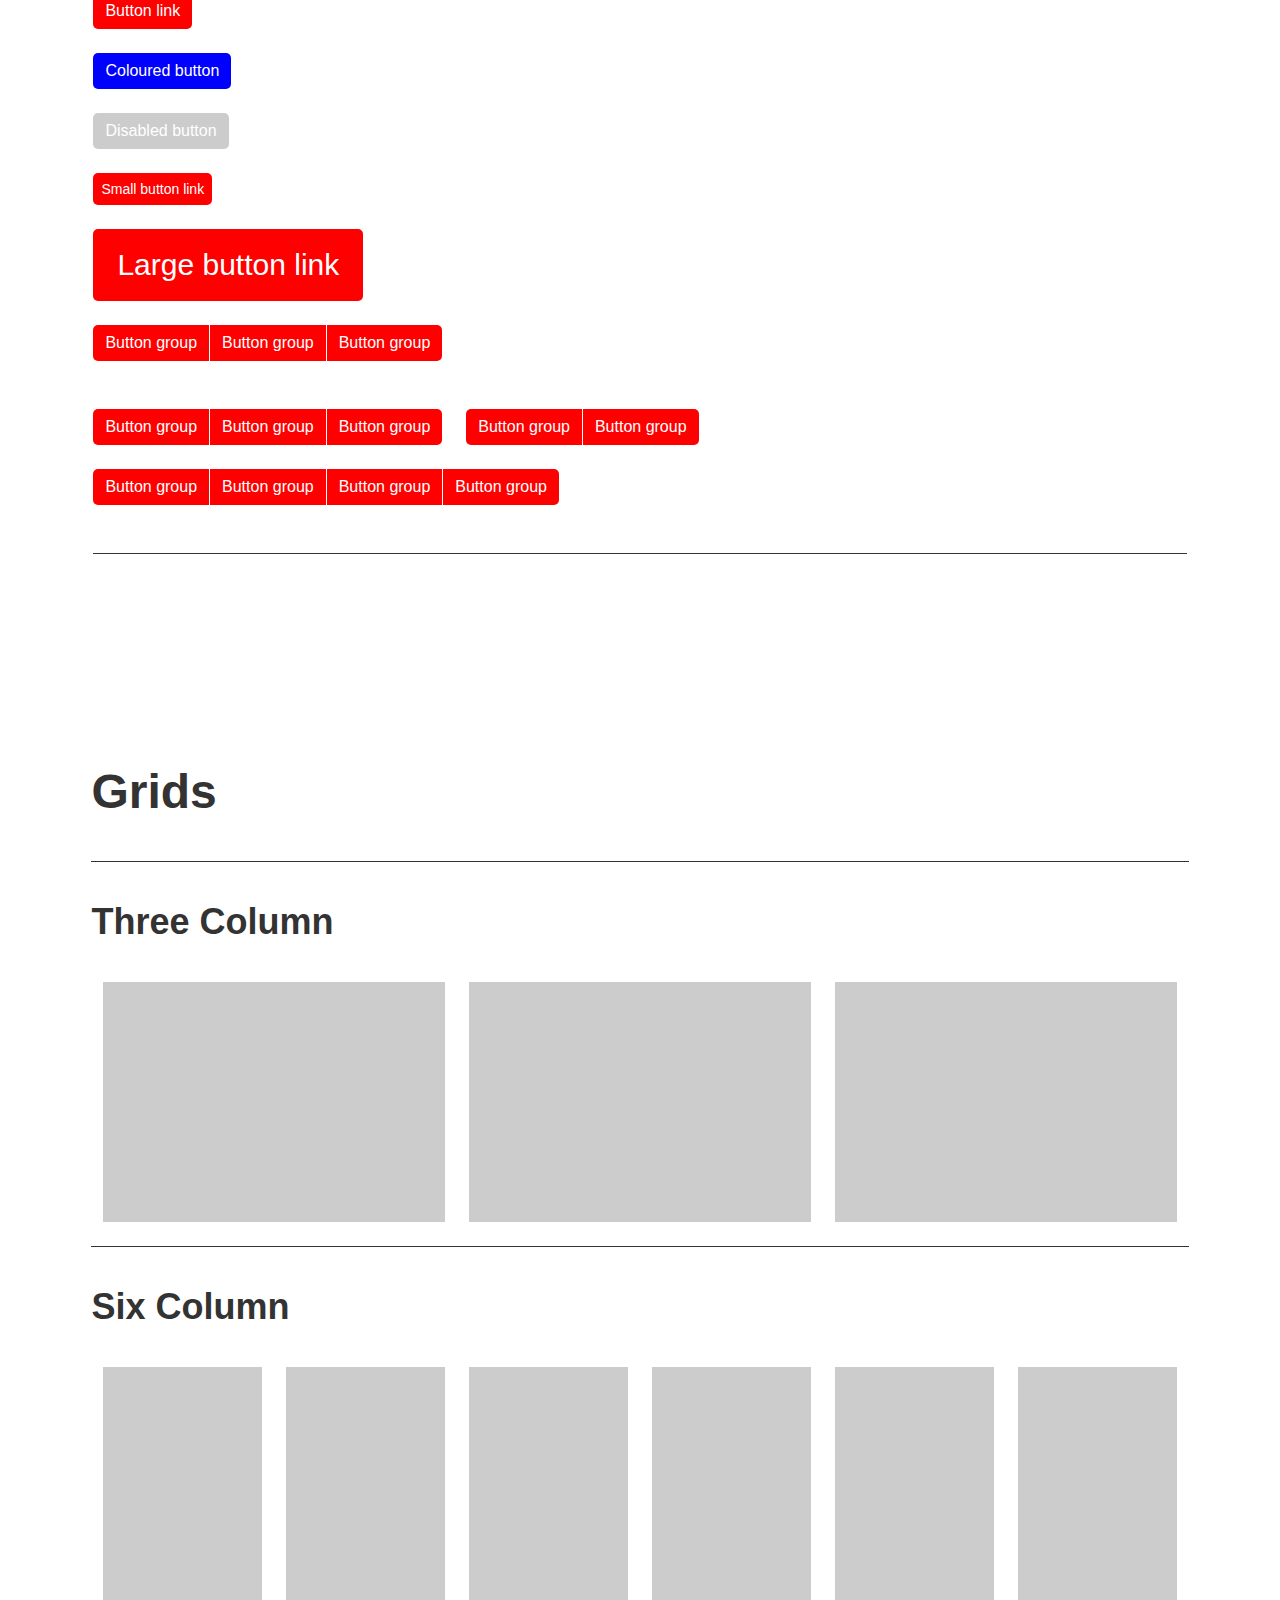
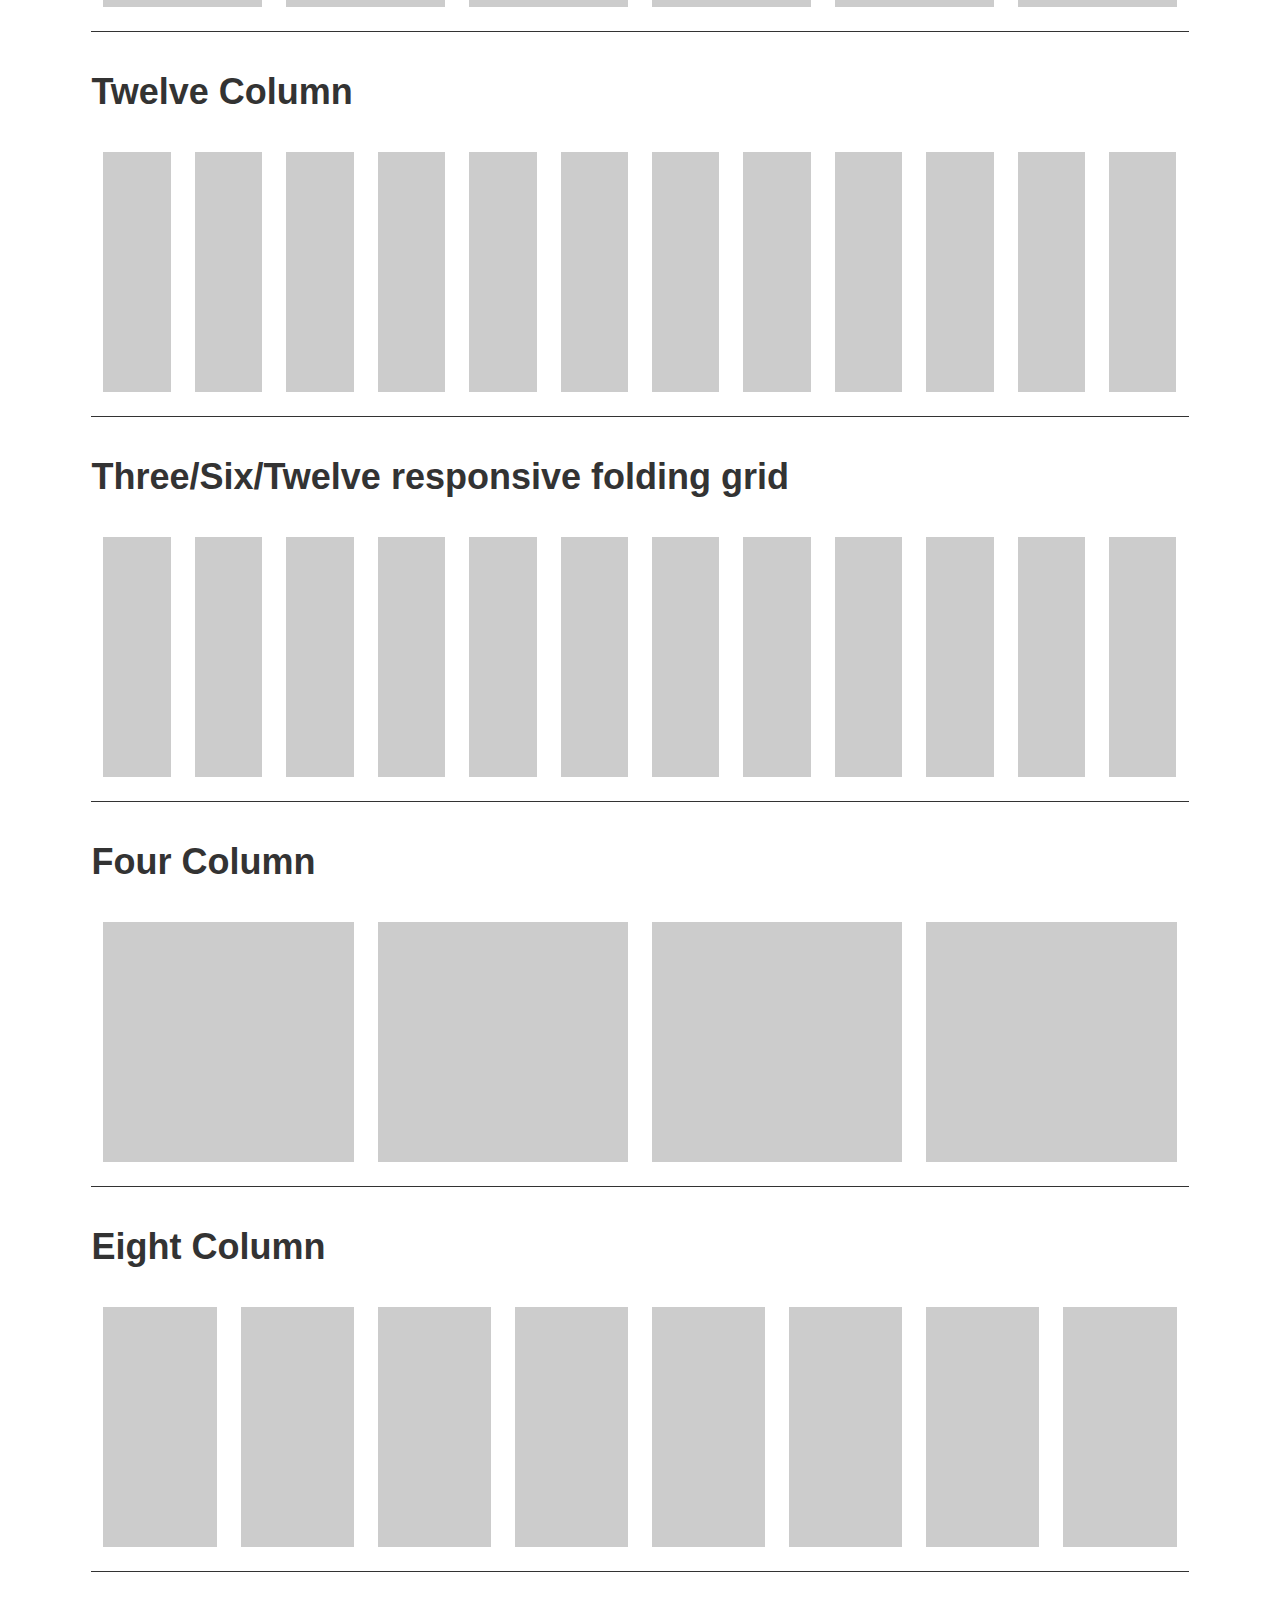
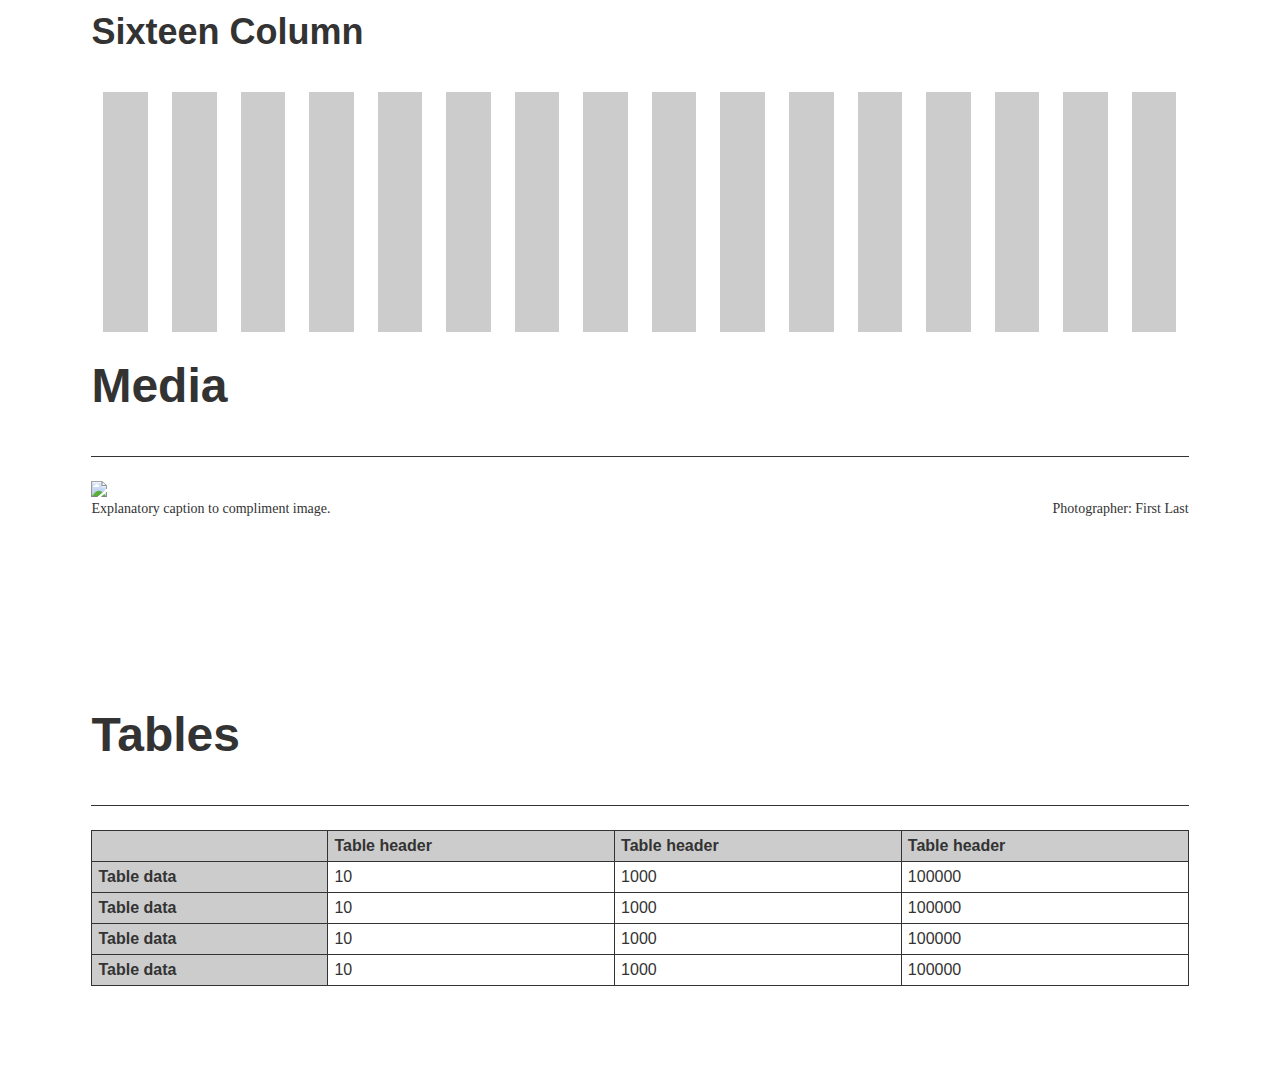
==== commit 0c29a332: "Add linked headings and swatch labels." ====
--- a/httpdocs/guide.html
+++ b/httpdocs/guide.html
@@ -94,6 +94,15 @@
                 <h6>Sixth heading</h6>
 
                 <hr />
+                <h4>Linked headings</h4>
+
+                <h1><a href="">Primary page heading</a></h1>
+                <h2><a href="">Secondary heading</a></h2>
+                <h3><a href="">Third heading</a></h3>
+                <h4><a href="">Fourth heading</a></h4>
+                <h5><a href="">Fifth heading</a></h5>
+                <h6><a href="">Sixth heading</a></h6>
+                <hr />
 
                 <h3>Paragraphs</h3>
 
@@ -199,13 +208,13 @@
                 <h2>Site colours</h2>
                 <hr />
                 <div class="swatch color1">
-                    dark-grey
+                    <p>dark-grey</p>
                 </div>
                 <div class="swatch color2">
-                    blue
+                    <p>blue</p>
                 </div>
                 <div class="swatch color3">
-                    red
+                    <p>red</p>
                 </div>
             </div>
         </section>
--- a/httpdocs/css/pages/style-guide.css
+++ b/httpdocs/css/pages/style-guide.css
@@ -1,10 +1,10 @@
-/* line 12, ../../../scss/pages/style-guide.scss */
+/* line 12, ../../../source/scss/pages/style-guide.scss */
 section {
   padding: 72px 0;
   padding:  4.5rem 0;
 }
 
-/* line 15, ../../../scss/pages/style-guide.scss */
+/* line 15, ../../../source/scss/pages/style-guide.scss */
 .header {
   background: #333333;
   color: white;
@@ -12,7 +12,7 @@
   padding:  1.5rem 0;
 }
 
-/* line 21, ../../../scss/pages/style-guide.scss */
+/* line 21, ../../../source/scss/pages/style-guide.scss */
 .type-sample p {
   font-size: 36px;
   font-size: 2.25rem;
@@ -21,50 +21,54 @@
   letter-spacing: 0.1em;
 }
 
-/* line 29, ../../../scss/pages/style-guide.scss */
+/* line 29, ../../../source/scss/pages/style-guide.scss */
 .grids .container hr {
   clear: both;
 }
-/* line 32, ../../../scss/pages/style-guide.scss */
+/* line 32, ../../../source/scss/pages/style-guide.scss */
 .grids .container div {
   margin-bottom: 24px;
   height: 240px;
   float: left;
-  padding: 0 15px;
-  padding: 0 0.9375rem;
+  padding-left: 12px;
+  padding-left: 0.75rem;
+  padding-right: 12px;
+  padding-right: 0.75rem;
   -webkit-box-sizing: border-box;
   -moz-box-sizing: border-box;
   -o-box-sizing: border-box;
   box-sizing: border-box;
 }
-/* line 38, ../../../scss/pages/style-guide.scss */
+/* line 38, ../../../source/scss/pages/style-guide.scss */
 .grids .container div span {
   display: block;
   width: 100%;
   height: 240px;
 }
 
-/* line 53, ../../../scss/pages/style-guide.scss */
-.primary {
+/* line 53, ../../../source/scss/pages/style-guide.scss */
+.primary * {
   font-family: "Helvetica Neue", sans-serif;
 }
 
-/* line 56, ../../../scss/pages/style-guide.scss */
-.secondary {
+/* line 56, ../../../source/scss/pages/style-guide.scss */
+.secondary * {
   font-family: Georgia, serif;
 }
 
-/* line 61, ../../../scss/pages/style-guide.scss */
+/* line 61, ../../../source/scss/pages/style-guide.scss */
 .swatch {
-  margin: 12px;
-  margin: 0.75rem;
+  margin: 12px 12px 48px 12px;
+  margin:  0.75rem 0.75rem 3rem 0.75rem;
   -webkit-border-radius: 500px;
   -moz-border-radius: 500px;
   -ms-border-radius: 500px;
   -o-border-radius: 500px;
   border-radius: 500px;
-  padding: 0 15px;
-  padding: 0 0.9375rem;
+  padding-left: 12px;
+  padding-left: 0.75rem;
+  padding-right: 12px;
+  padding-right: 0.75rem;
   -webkit-box-sizing: border-box;
   -moz-box-sizing: border-box;
   -o-box-sizing: border-box;
@@ -73,57 +77,93 @@
   padding: 4.5rem;
   position: relative;
   display: inline-block;
-  text-indent: -99999px;
+  text-align: center;
   width: 10px;
   height: 10px;
 }
+/* line 72, ../../../source/scss/pages/style-guide.scss */
+.swatch p {
+  position: absolute;
+  bottom: -2.75em;
+  left: 0;
+  width: 100%;
+}
 
-/* line 72, ../../../scss/pages/style-guide.scss */
+/* line 79, ../../../source/scss/pages/style-guide.scss */
 .color1 {
   background: #333333;
 }
 
-/* line 75, ../../../scss/pages/style-guide.scss */
+/* line 82, ../../../source/scss/pages/style-guide.scss */
 .color2 {
   background: blue;
 }
 
-/* line 78, ../../../scss/pages/style-guide.scss */
+/* line 85, ../../../source/scss/pages/style-guide.scss */
 .color3 {
   background: red;
 }
 
-/* line 83, ../../../scss/pages/style-guide.scss */
+/* line 90, ../../../source/scss/pages/style-guide.scss */
 .grids span {
   background: #cccccc;
 }
 
-/* line 86, ../../../scss/pages/style-guide.scss */
+/* line 93, ../../../source/scss/pages/style-guide.scss */
 .three {
   width: 33.33333%;
 }
 
-/* line 89, ../../../scss/pages/style-guide.scss */
+/* line 96, ../../../source/scss/pages/style-guide.scss */
 .four {
   width: 25%;
 }
 
-/* line 92, ../../../scss/pages/style-guide.scss */
+/* line 99, ../../../source/scss/pages/style-guide.scss */
 .six {
   width: 16.66667%;
 }
 
-/* line 95, ../../../scss/pages/style-guide.scss */
+/* line 102, ../../../source/scss/pages/style-guide.scss */
 .eight {
   width: 12.5%;
 }
 
-/* line 98, ../../../scss/pages/style-guide.scss */
+/* line 105, ../../../source/scss/pages/style-guide.scss */
 .twelve {
   width: 8.33333%;
 }
 
-/* line 101, ../../../scss/pages/style-guide.scss */
+/* line 108, ../../../source/scss/pages/style-guide.scss */
 .sixteen {
   width: 6.25%;
 }
+
+/* line 114, ../../../source/scss/pages/style-guide.scss */
+.folding.six, .folding.twelve {
+  display: none;
+}
+/* line 117, ../../../source/scss/pages/style-guide.scss */
+.folding.three {
+  display: block !important;
+  width: 33.33333%;
+}
+
+@media only screen and (min-width: 49em) {
+  /* line 125, ../../../source/scss/pages/style-guide.scss */
+  .folding.twelve {
+    display: none;
+  }
+  /* line 128, ../../../source/scss/pages/style-guide.scss */
+  .folding.six {
+    display: block;
+    width: 16.66667%;
+  }
+}
+@media only screen and (min-width: 80em) {
+  /* line 136, ../../../source/scss/pages/style-guide.scss */
+  .folding.twelve {
+    display: block;
+    width: 8.33333%;
+  }
+}
